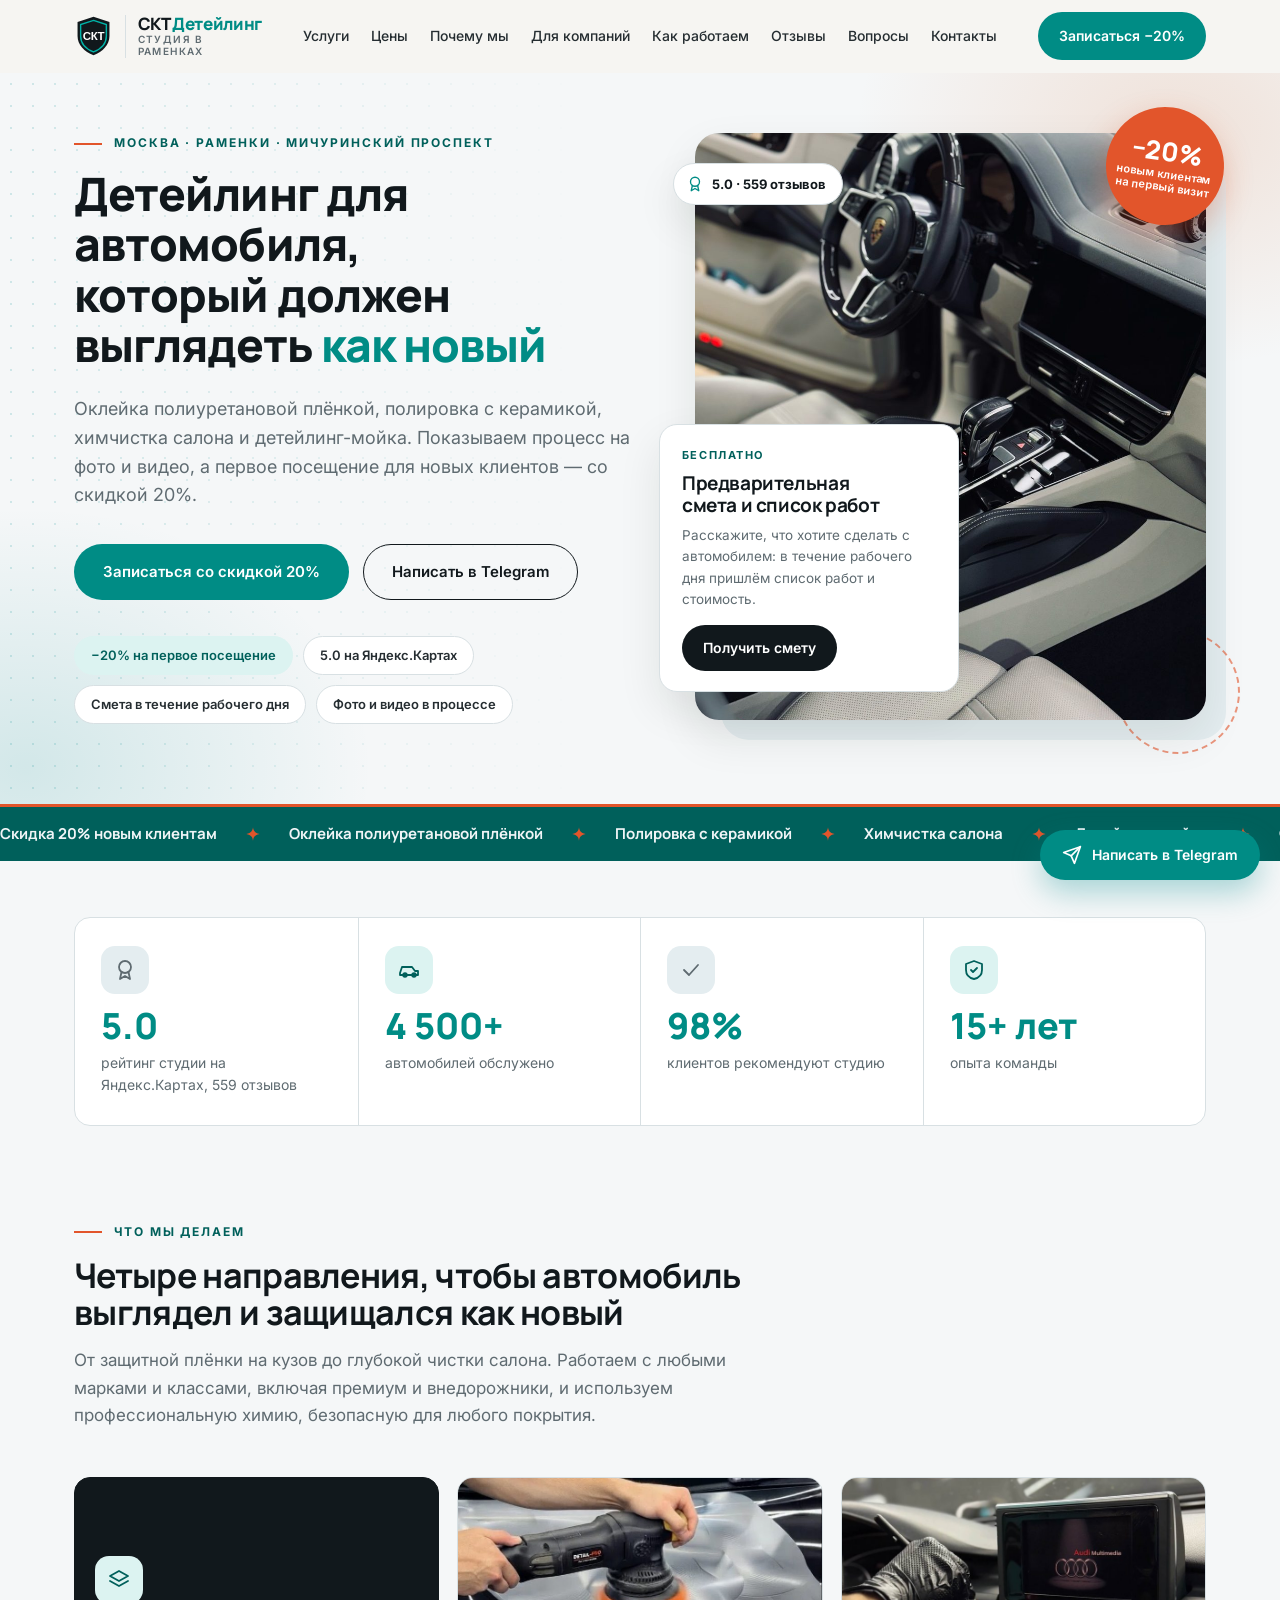
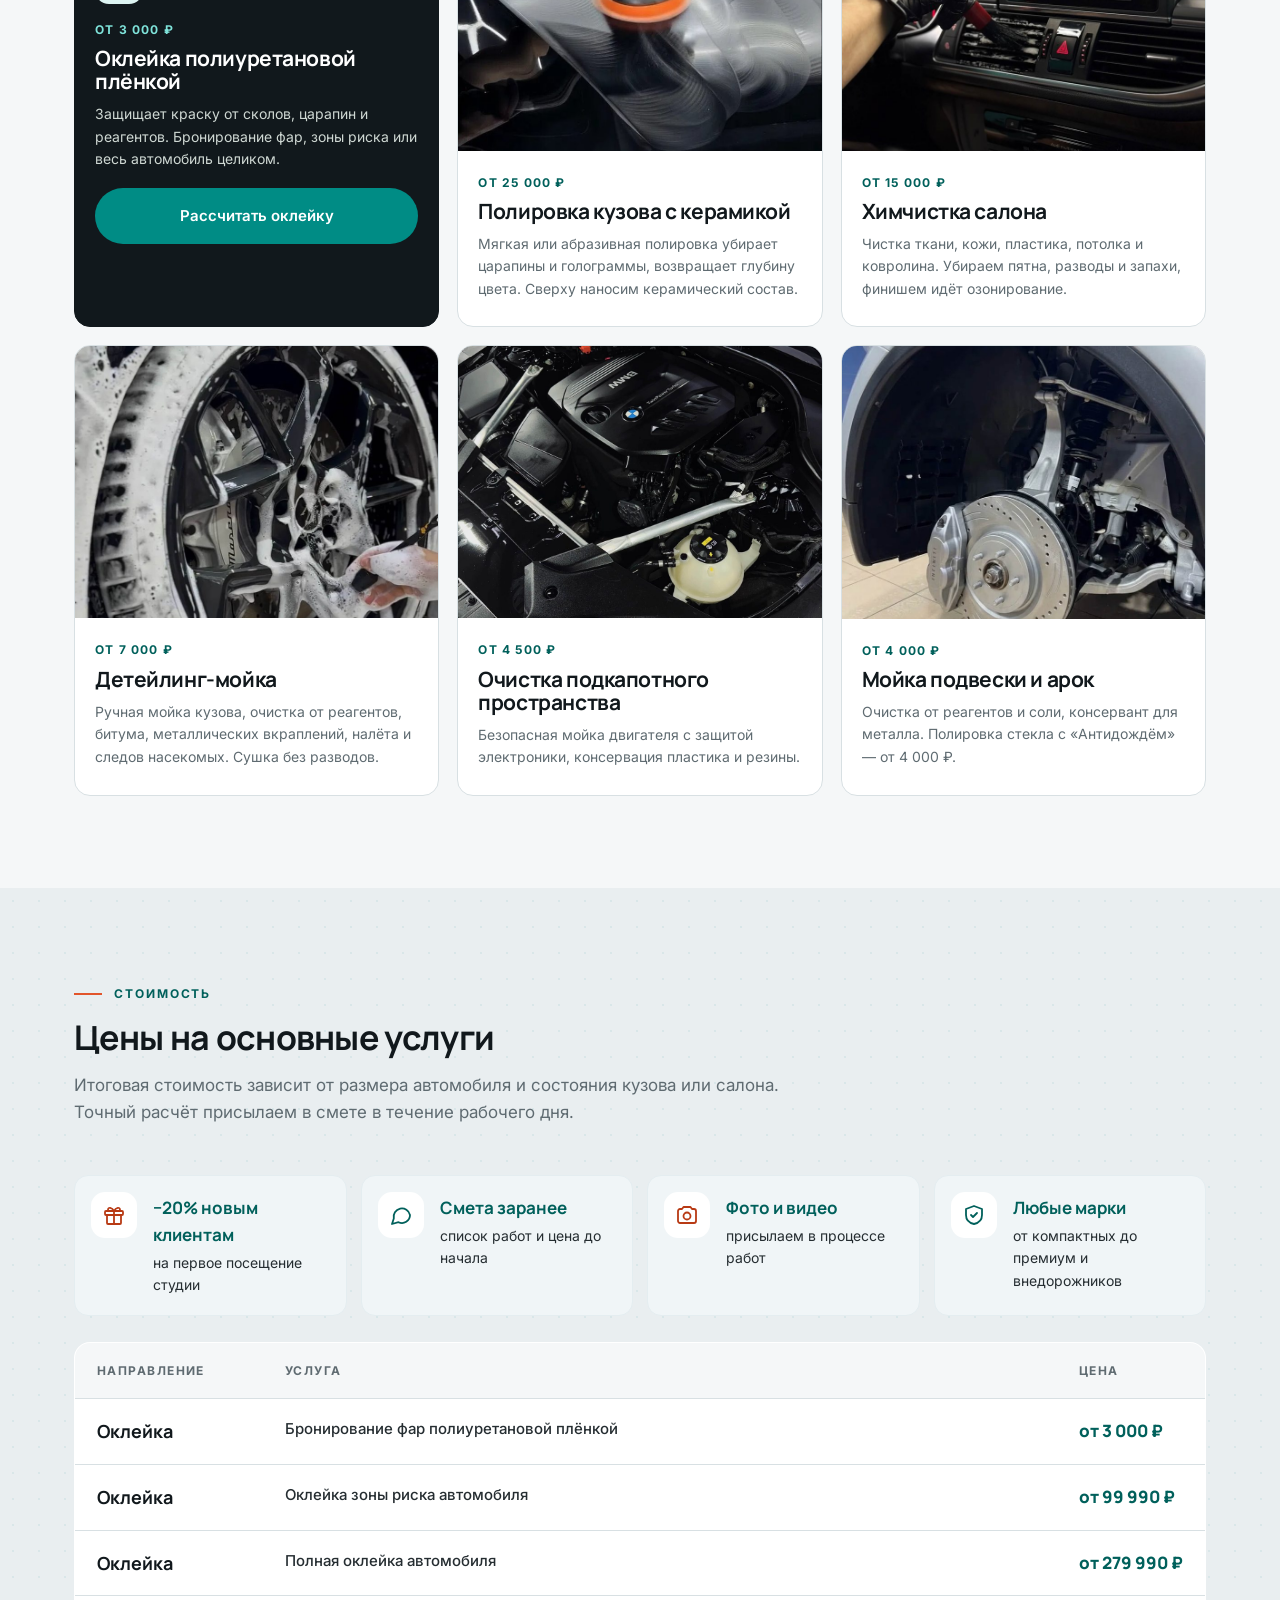
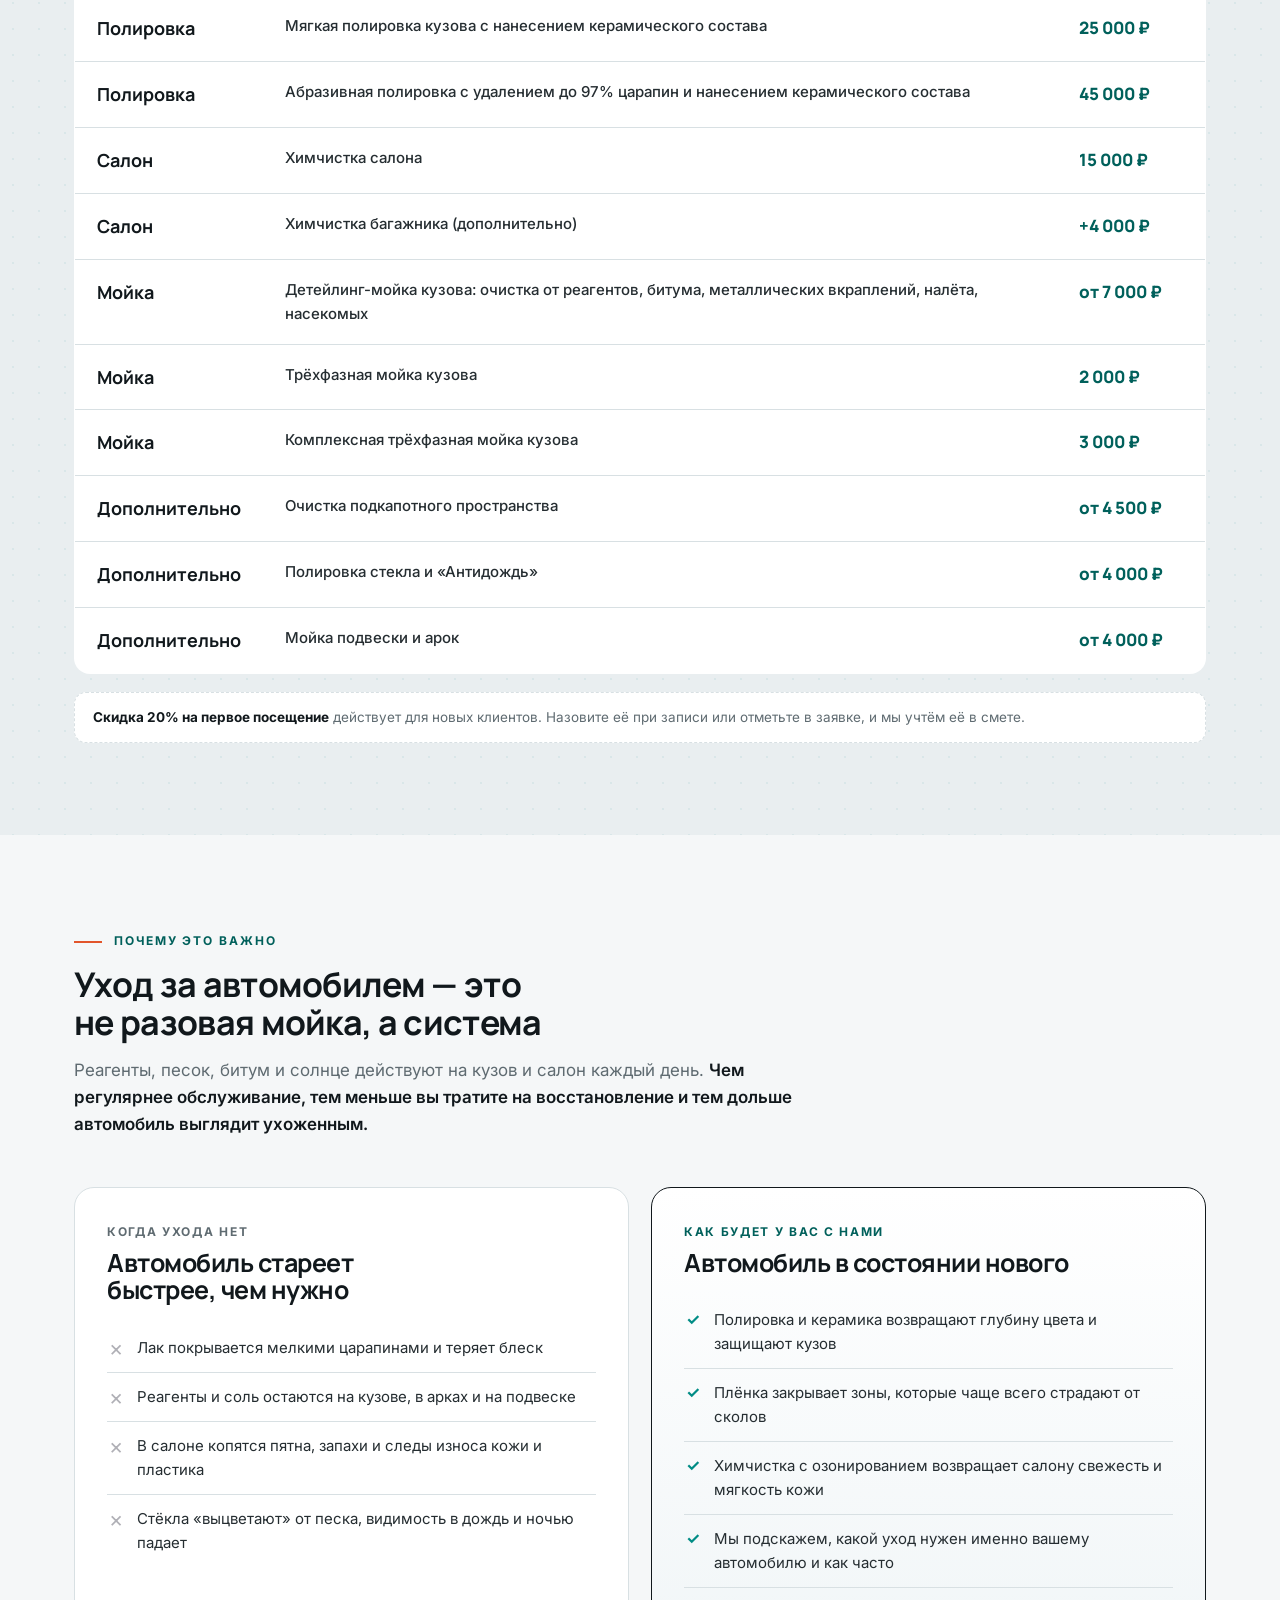
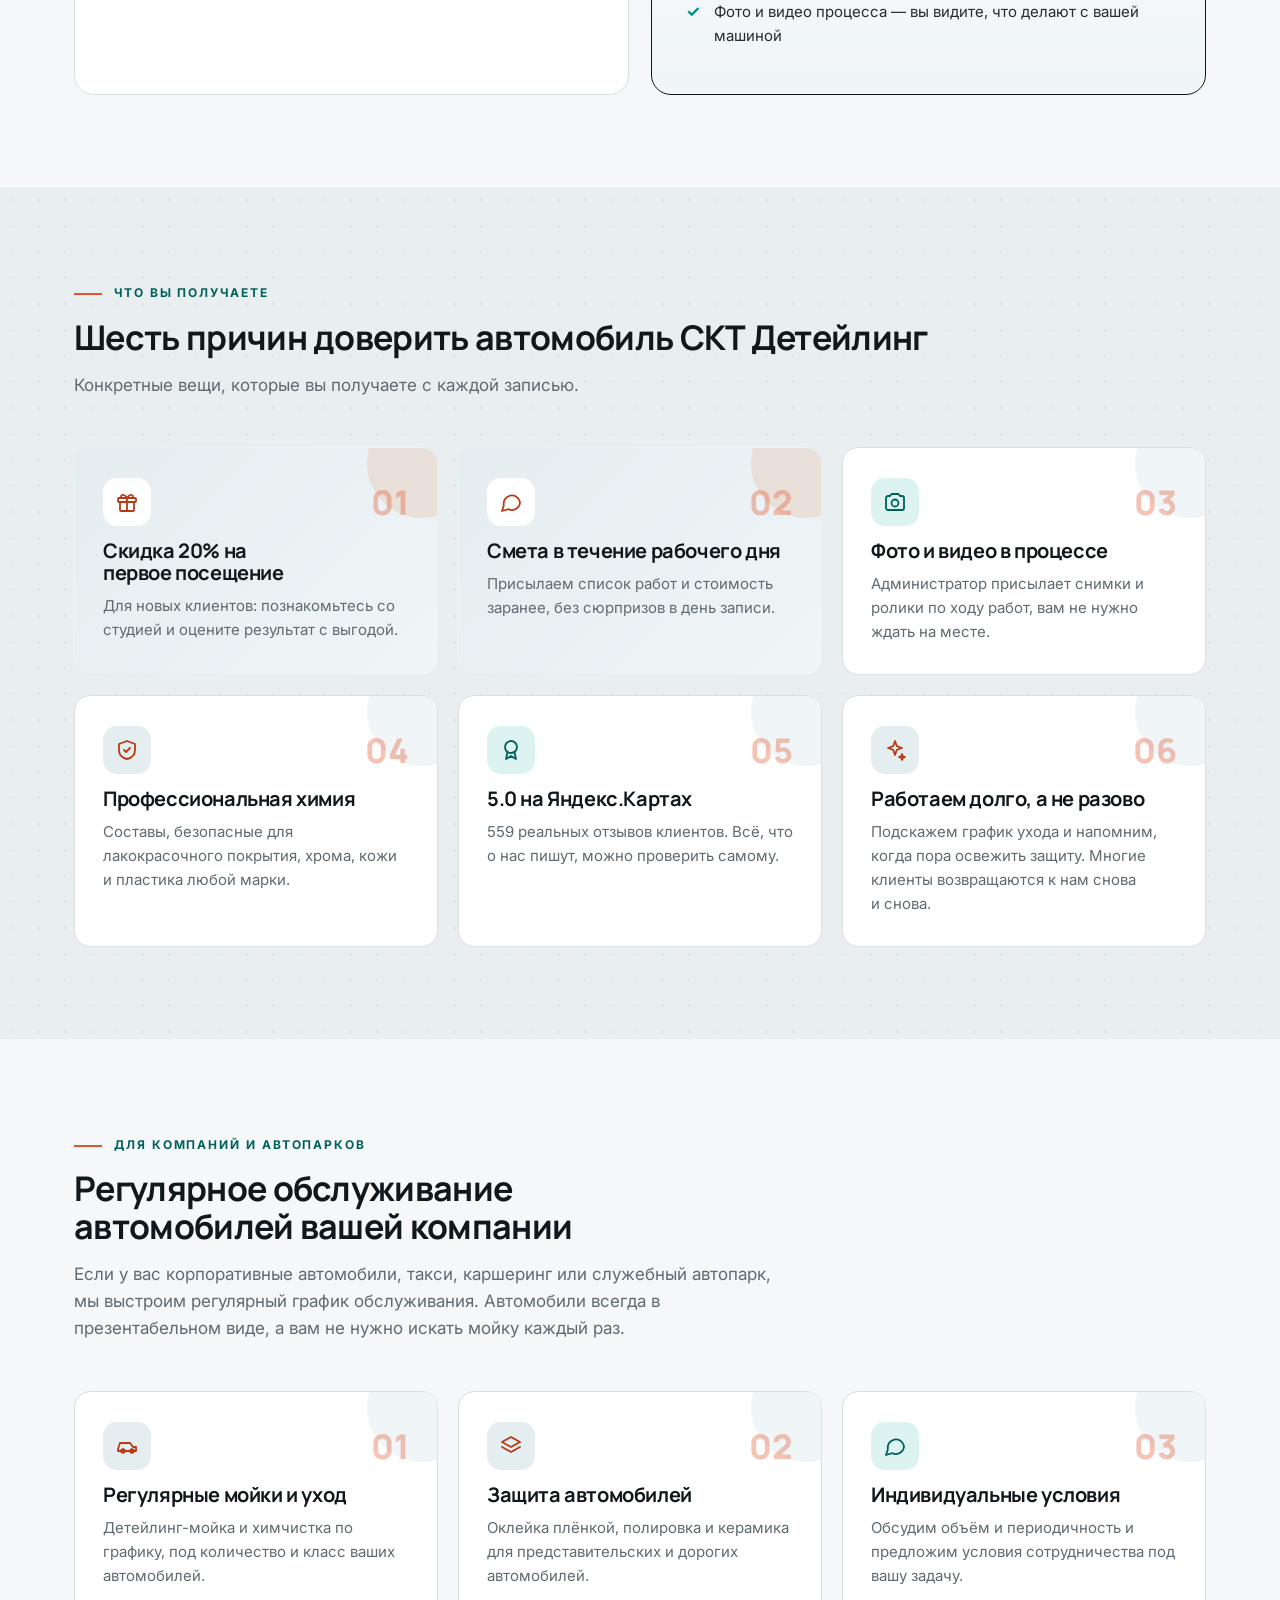
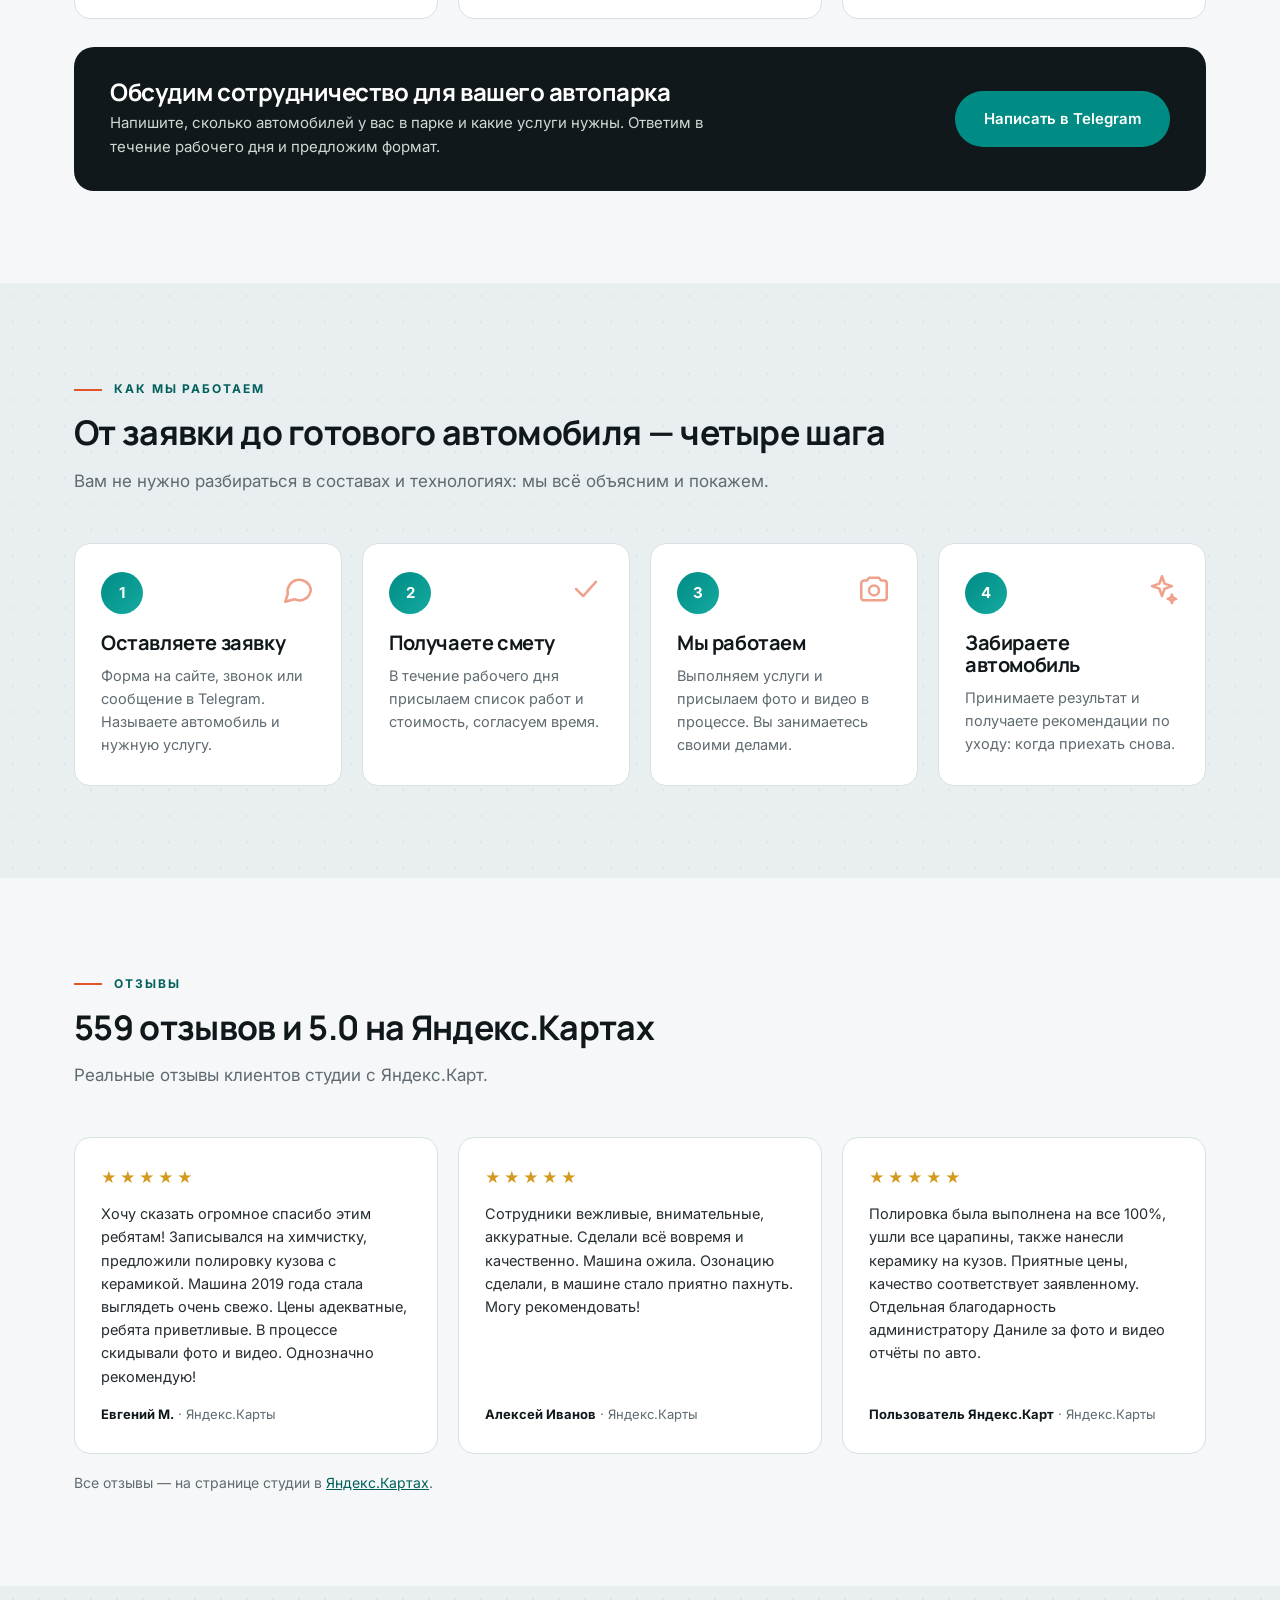
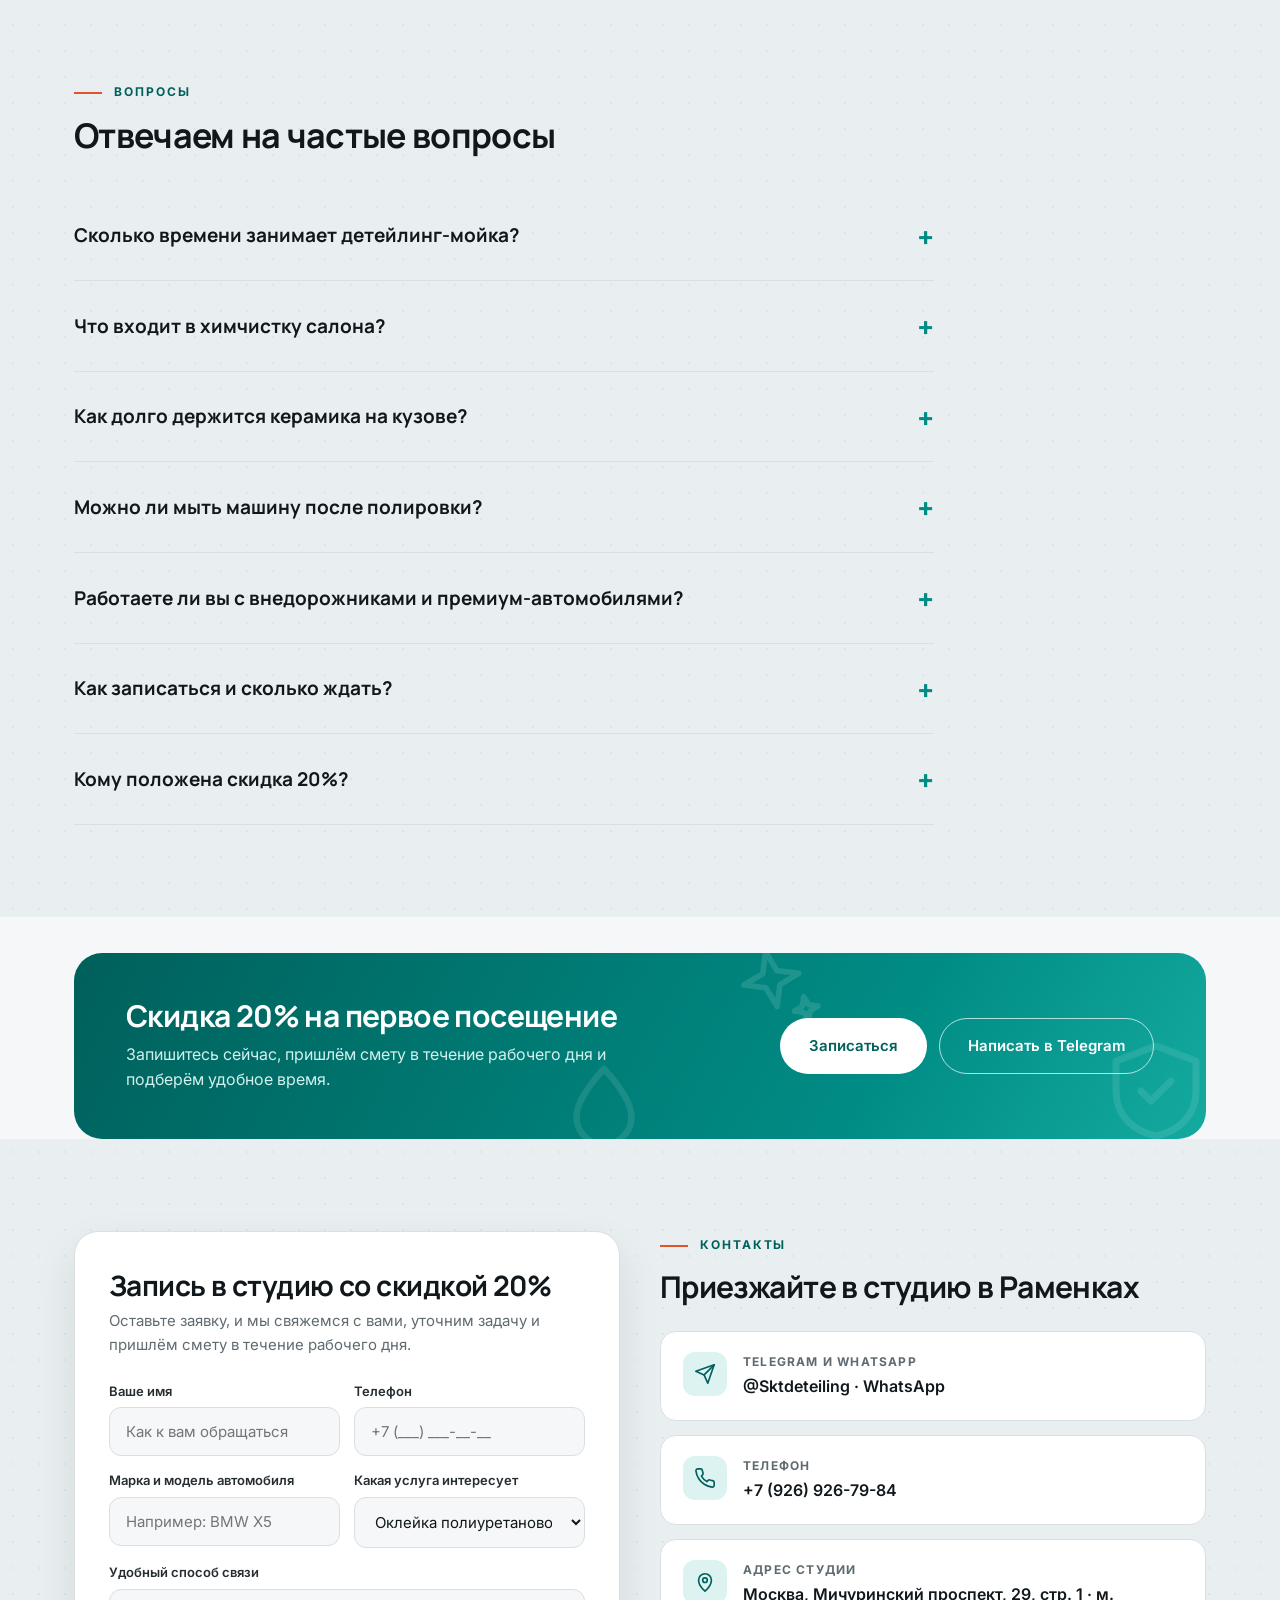
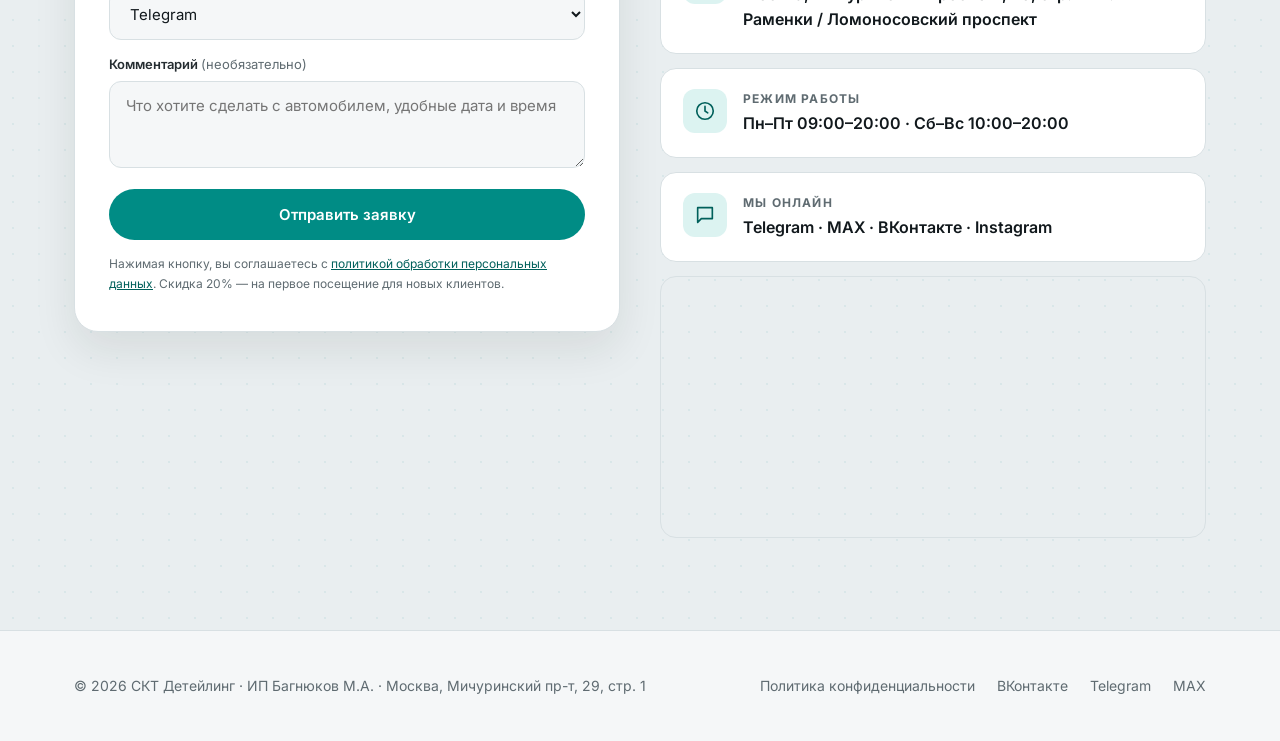
==== index.html @ b12059bb "init: landing for SKT Detailing" ====
<!DOCTYPE html>
<html lang="ru">
<head>
<meta charset="UTF-8">
<meta name="viewport" content="width=device-width, initial-scale=1.0">
<meta name="robots" content="noindex, nofollow">
<title>Детейлинг в Москве: полировка, оклейка плёнкой, химчистка салона | СКТ Детейлинг</title>
<meta name="description" content="Детейлинг-студия в Москве, Раменки: оклейка полиуретановой плёнкой, полировка кузова с керамикой, химчистка салона, детейлинг-мойка. Скидка 20% на первое посещение.">
<link rel="icon" href="img/favicon.svg" type="image/svg+xml">
<link rel="preconnect" href="https://fonts.googleapis.com">
<link rel="preconnect" href="https://fonts.gstatic.com" crossorigin>
<link href="https://fonts.googleapis.com/css2?family=Manrope:wght@500;600;700;800&family=Inter:wght@400;500;600;700&display=swap" rel="stylesheet">
<link rel="stylesheet" href="styles.css">
<link rel="stylesheet" href="blog/blog.css">
<link rel="alternate" type="application/rss+xml" title="Блог" href="feed.xml">
</head>
<body>
<svg width="0" height="0" style="position:absolute" aria-hidden="true"><defs>
<symbol id="i-shield" viewBox="0 0 24 24"><path d="M12 3l8 3v6c0 5-3.5 8-8 9-4.5-1-8-4-8-9V6z"/><path d="m9 12 2 2 4-4"/></symbol>
<symbol id="i-award" viewBox="0 0 24 24"><circle cx="12" cy="9" r="6"/><path d="m8.5 14-1.5 7 5-3 5 3-1.5-7"/></symbol>
<symbol id="i-gift" viewBox="0 0 24 24"><rect x="3" y="8" width="18" height="4" rx="1"/><path d="M12 8v13M5 12v8a1 1 0 0 0 1 1h12a1 1 0 0 0 1-1v-8"/><path d="M12 8c-2-4-6-4-6-1.5S10 8 12 8zm0 0c2-4 6-4 6-1.5S14 8 12 8z"/></symbol>
<symbol id="i-camera" viewBox="0 0 24 24"><path d="M3 8a2 2 0 0 1 2-2h2l1.5-2h7L17 6h2a2 2 0 0 1 2 2v10a2 2 0 0 1-2 2H5a2 2 0 0 1-2-2z"/><circle cx="12" cy="13" r="3.5"/></symbol>
<symbol id="i-clock" viewBox="0 0 24 24"><circle cx="12" cy="12" r="9"/><path d="M12 7v5l3 2"/></symbol>
<symbol id="i-check" viewBox="0 0 24 24"><path d="m5 12 5 5 9-10"/></symbol>
<symbol id="i-drop" viewBox="0 0 24 24"><path d="M12 3s6 6.2 6 10.5A6 6 0 0 1 6 13.5C6 9.2 12 3 12 3z"/></symbol>
<symbol id="i-sparkle" viewBox="0 0 24 24"><path d="M12 3l1.8 5.2L19 10l-5.2 1.8L12 17l-1.8-5.2L5 10l5.2-1.8z"/><path d="M19 16l.8 2.2L22 19l-2.2.8L19 22l-.8-2.2L16 19l2.2-.8z"/></symbol>
<symbol id="i-layers" viewBox="0 0 24 24"><path d="m12 3 9 5-9 5-9-5z"/><path d="m3 13 9 5 9-5"/></symbol>
<symbol id="i-seat" viewBox="0 0 24 24"><path d="M7 3h5a3 3 0 0 1 3 3v7h4a2 2 0 0 1 2 2v2H5v-4l2-10z"/><path d="M8 21v-3M17 21v-3"/></symbol>
<symbol id="i-fleet" viewBox="0 0 24 24"><path d="M3 15l2-6h10l3 4h3v4H3z"/><circle cx="8" cy="17" r="1.8"/><circle cx="17" cy="17" r="1.8"/></symbol>
<symbol id="i-chat" viewBox="0 0 24 24"><path d="M21 12a8 8 0 0 1-11.5 7.2L3 21l1.8-5.5A8 8 0 1 1 21 12z"/></symbol>
<symbol id="i-spark" viewBox="0 0 24 24"><path d="M12 2c.6 5 2.400 8.400 10 10-7.600 1.600-9.400 5-10 10-.6-5-2.400-8.400-10-10 7.600-1.600 9.400-5 10-10z" fill="currentColor" stroke="none"/></symbol>
</defs></svg>

<header class="header" id="header">
  <div class="header__inner">
    <a href="#top" class="logo" aria-label="СКТ Детейлинг — детейлинг-студия в Москве">
      <img src="img/logo.svg" alt="СКТ" width="40" height="44">
      <span class="logo__t">СКТ <em>Детейлинг</em><small>Студия в Раменках</small></span>
    </a>
    <nav class="nav" id="nav">
      <a href="#services">Услуги</a>
      <a href="#prices">Цены</a>
      <a href="#why">Почему мы</a>
      <a href="#b2b">Для компаний</a>
      <a href="#process">Как работаем</a>
      <a href="#reviews">Отзывы</a>
      <a href="#faq">Вопросы</a>
      <a href="#contact">Контакты</a>
    <!-- BLOGNAV:START --><!-- BLOGNAV:END --></nav>
    <div class="header__right">
      <a href="tel:+79269267984" class="header__phone">+7 926 926-79-84</a>
      <a href="#contact" class="btn btn--primary">Записаться −20%</a>
      <button class="burger" id="burger" aria-label="Меню"><span></span></button>
    </div>
  </div>
</header>

<main id="top">

<!-- HERO -->
<section class="hero">
  <div class="container hero__grid">
    <div>
      <p class="section-tag">Москва · Раменки · Мичуринский проспект</p>
      <h1>Детейлинг для автомобиля, который должен выглядеть <em>как новый</em></h1>
      <p class="hero__lead">Оклейка полиуретановой плёнкой, полировка с керамикой, химчистка салона и детейлинг-мойка. Показываем процесс на фото и видео, а первое посещение для новых клиентов — со скидкой 20%.</p>
      <div class="hero__cta">
        <a href="#contact" class="btn btn--primary">Записаться со скидкой 20%</a>
        <a href="https://t.me/Sktdeteiling" target="_blank" rel="noopener" class="btn btn--outline">Написать в Telegram</a>
      </div>
      <div class="hero__chips">
        <span class="chip chip--gift">−20% на первое посещение</span>
        <span class="chip">5.0 на Яндекс.Картах</span>
        <span class="chip">Смета в течение рабочего дня</span>
        <span class="chip">Фото и видео в процессе</span>
      </div>
    </div>
    <div class="hero__visual">
      <div class="hero__photo">
        <img src="img/hero.jpg" alt="Салон Porsche после химчистки в детейлинг-студии СКТ" fetchpriority="high">
      </div>
      <div class="sticker sticker--round"><b>−20%</b><span>новым клиентам на первый визит</span></div>
      <div class="sticker sticker--tag"><svg class="ic"><use href="#i-award"/></svg>5.0 · 559 отзывов</div>
      <aside class="hero__card">
        <p class="hero__card-tag">Бесплатно</p>
        <h3>Предварительная смета и список работ</h3>
        <p>Расскажите, что хотите сделать с автомобилем: в течение рабочего дня пришлём список работ и стоимость.</p>
        <a href="#contact" class="btn btn--dark">Получить смету</a>
      </aside>
    </div>
  </div>
</section>

<div class="ticker" aria-hidden="true"><div class="ticker__track"><span>Скидка 20% новым клиентам</span><svg class="ic"><use href="#i-spark"/></svg><span>Оклейка полиуретановой плёнкой</span><svg class="ic"><use href="#i-spark"/></svg><span>Полировка с керамикой</span><svg class="ic"><use href="#i-spark"/></svg><span>Химчистка салона</span><svg class="ic"><use href="#i-spark"/></svg><span>Детейлинг-мойка</span><svg class="ic"><use href="#i-spark"/></svg><span>Фото и видео в процессе</span><svg class="ic"><use href="#i-spark"/></svg><span>Скидка 20% новым клиентам</span><svg class="ic"><use href="#i-spark"/></svg><span>Оклейка полиуретановой плёнкой</span><svg class="ic"><use href="#i-spark"/></svg><span>Полировка с керамикой</span><svg class="ic"><use href="#i-spark"/></svg><span>Химчистка салона</span><svg class="ic"><use href="#i-spark"/></svg><span>Детейлинг-мойка</span><svg class="ic"><use href="#i-spark"/></svg><span>Фото и видео в процессе</span><svg class="ic"><use href="#i-spark"/></svg></div></div>

<!-- STATS -->
<section class="stats">
  <div class="container">
    <div class="stats__row">
      <div class="stat"><span class="ico"><svg class="ic"><use href="#i-award"/></svg></span><b>5.0</b><span>рейтинг студии на Яндекс.Картах, 559 отзывов</span></div>
      <div class="stat"><span class="ico"><svg class="ic"><use href="#i-fleet"/></svg></span><b>4 500+</b><span>автомобилей обслужено</span></div>
      <div class="stat"><span class="ico"><svg class="ic"><use href="#i-check"/></svg></span><b>98%</b><span>клиентов рекомендуют студию</span></div>
      <div class="stat"><span class="ico"><svg class="ic"><use href="#i-shield"/></svg></span><b>15+ лет</b><span>опыта команды</span></div>
    </div>
  </div>
</section>

<!-- SERVICES -->
<section id="services">
  <div class="container">
    <p class="section-tag">Что мы делаем</p>
    <h2 class="section-title">Четыре направления, чтобы автомобиль выглядел и защищался как новый</h2>
    <p class="section-lead">От защитной плёнки на кузов до глубокой чистки салона. Работаем с любыми марками и классами, включая премиум и внедорожники, и используем профессиональную химию, безопасную для любого покрытия.</p>
    <div class="srv-grid srv-grid--3">
      <article class="srv srv--cta">
        <div class="srv__body">
          <span class="ico"><svg class="ic"><use href="#i-layers"/></svg></span>
          <p class="srv__price">от 3 000 ₽</p>
          <h3>Оклейка полиуретановой плёнкой</h3>
          <p>Защищает краску от сколов, царапин и реагентов. Бронирование фар, зоны риска или весь автомобиль целиком.</p>
          <a href="#contact" class="btn btn--primary">Рассчитать оклейку</a>
        </div>
      </article>
      <article class="srv">
        <div class="srv__img"><img src="img/polirovka.jpg" alt="Полировка кузова эксцентриковой машинкой" loading="lazy"></div>
        <div class="srv__body">
          <p class="srv__price">от 25 000 ₽</p>
          <h3>Полировка кузова с керамикой</h3>
          <p>Мягкая или абразивная полировка убирает царапины и голограммы, возвращает глубину цвета. Сверху наносим керамический состав.</p>
        </div>
      </article>
      <article class="srv">
        <div class="srv__img"><img src="img/himchistka.jpg" alt="Чистка воздуховодов и панели салона кистью" loading="lazy"></div>
        <div class="srv__body">
          <p class="srv__price">от 15 000 ₽</p>
          <h3>Химчистка салона</h3>
          <p>Чистка ткани, кожи, пластика, потолка и ковролина. Убираем пятна, разводы и запахи, финишем идёт озонирование.</p>
        </div>
      </article>
      <article class="srv">
        <div class="srv__img"><img src="img/moyka.jpg" alt="Ручная мойка колёсного диска пеной" loading="lazy"></div>
        <div class="srv__body">
          <p class="srv__price">от 7 000 ₽</p>
          <h3>Детейлинг-мойка</h3>
          <p>Ручная мойка кузова, очистка от реагентов, битума, металлических вкраплений, налёта и следов насекомых. Сушка без разводов.</p>
        </div>
      </article>
      <article class="srv">
        <div class="srv__img"><img src="img/podkapotka.jpg" alt="Чистый моторный отсек BMW после мойки" loading="lazy"></div>
        <div class="srv__body">
          <p class="srv__price">от 4 500 ₽</p>
          <h3>Очистка подкапотного пространства</h3>
          <p>Безопасная мойка двигателя с защитой электроники, консервация пластика и резины.</p>
        </div>
      </article>
      <article class="srv">
        <div class="srv__img"><img src="img/arki.jpg" alt="Очищенная арка и подвеска автомобиля" loading="lazy"></div>
        <div class="srv__body">
          <p class="srv__price">от 4 000 ₽</p>
          <h3>Мойка подвески и арок</h3>
          <p>Очистка от реагентов и соли, консервант для металла. Полировка стекла с «Антидождём» — от 4 000 ₽.</p>
        </div>
      </article>
    </div>
  </div>
</section>

<!-- PRICES -->
<section id="prices" class="alt">
  <div class="container">
    <p class="section-tag">Стоимость</p>
    <h2 class="section-title">Цены на основные услуги</h2>
    <p class="section-lead">Итоговая стоимость зависит от размера автомобиля и состояния кузова или салона. Точный расчёт присылаем в смете в течение рабочего дня.</p>

    <div class="included">
      <div><span class="ico"><svg class="ic"><use href="#i-gift"/></svg></span><b>−20% новым клиентам</b>на первое посещение студии</div>
      <div><span class="ico"><svg class="ic"><use href="#i-chat"/></svg></span><b>Смета заранее</b>список работ и цена до начала</div>
      <div><span class="ico"><svg class="ic"><use href="#i-camera"/></svg></span><b>Фото и видео</b>присылаем в процессе работ</div>
      <div><span class="ico"><svg class="ic"><use href="#i-shield"/></svg></span><b>Любые марки</b>от компактных до премиум и внедорожников</div>
    </div>

    <table class="ptable">
      <thead>
        <tr><th>Направление</th><th>Услуга</th><th>Цена</th></tr>
      </thead>
      <tbody>
        <tr><td>Оклейка</td><td>Бронирование фар полиуретановой плёнкой</td><td>от 3 000 ₽</td></tr>
        <tr><td>Оклейка</td><td>Оклейка зоны риска автомобиля</td><td>от 99 990 ₽</td></tr>
        <tr><td>Оклейка</td><td>Полная оклейка автомобиля</td><td>от 279 990 ₽</td></tr>
        <tr><td>Полировка</td><td>Мягкая полировка кузова с нанесением керамического состава</td><td>25 000 ₽</td></tr>
        <tr><td>Полировка</td><td>Абразивная полировка с удалением до 97% царапин и нанесением керамического состава</td><td>45 000 ₽</td></tr>
        <tr><td>Салон</td><td>Химчистка салона</td><td>15 000 ₽</td></tr>
        <tr><td>Салон</td><td>Химчистка багажника (дополнительно)</td><td>+4 000 ₽</td></tr>
        <tr><td>Мойка</td><td>Детейлинг-мойка кузова: очистка от реагентов, битума, металлических вкраплений, налёта, насекомых</td><td>от 7 000 ₽</td></tr>
        <tr><td>Мойка</td><td>Трёхфазная мойка кузова</td><td>2 000 ₽</td></tr>
        <tr><td>Мойка</td><td>Комплексная трёхфазная мойка кузова</td><td>3 000 ₽</td></tr>
        <tr><td>Дополнительно</td><td>Очистка подкапотного пространства</td><td>от 4 500 ₽</td></tr>
        <tr><td>Дополнительно</td><td>Полировка стекла и «Антидождь»</td><td>от 4 000 ₽</td></tr>
        <tr><td>Дополнительно</td><td>Мойка подвески и арок</td><td>от 4 000 ₽</td></tr>
      </tbody>
    </table>
    <p class="price-note"><b>Скидка 20% на первое посещение</b> действует для новых клиентов. Назовите её при записи или отметьте в заявке, и мы учтём её в смете.</p>
  </div>
</section>

<!-- WHY / CARE OBJECTION -->
<section id="why">
  <div class="container">
    <p class="section-tag">Почему это важно</p>
    <h2 class="section-title">Уход за автомобилем — это не разовая мойка, а система</h2>
    <p class="section-lead">Реагенты, песок, битум и солнце действуют на кузов и салон каждый день. <b>Чем регулярнее обслуживание, тем меньше вы тратите на восстановление и тем дольше автомобиль выглядит ухоженным.</b></p>
    <div class="versus">
      <div class="versus__col">
        <p class="versus__label">Когда ухода нет</p>
        <h3>Автомобиль стареет быстрее, чем нужно</h3>
        <ul>
          <li>Лак покрывается мелкими царапинами и теряет блеск</li>
          <li>Реагенты и соль остаются на кузове, в арках и на подвеске</li>
          <li>В салоне копятся пятна, запахи и следы износа кожи и пластика</li>
          <li>Стёкла «выцветают» от песка, видимость в дождь и ночью падает</li>
        </ul>
      </div>
      <div class="versus__col versus__col--good">
        <p class="versus__label">Как будет у вас с нами</p>
        <h3>Автомобиль в состоянии нового</h3>
        <ul>
          <li>Полировка и керамика возвращают глубину цвета и защищают кузов</li>
          <li>Плёнка закрывает зоны, которые чаще всего страдают от сколов</li>
          <li>Химчистка с озонированием возвращает салону свежесть и мягкость кожи</li>
          <li>Мы подскажем, какой уход нужен именно вашему автомобилю и как часто</li>
          <li>Фото и видео процесса — вы видите, что делают с вашей машиной</li>
        </ul>
      </div>
    </div>
  </div>
</section>

<!-- OFFERS -->
<section id="offers" class="alt">
  <div class="container">
    <p class="section-tag">Что вы получаете</p>
    <h2 class="section-title">Шесть причин доверить автомобиль СКТ Детейлинг</h2>
    <p class="section-lead">Конкретные вещи, которые вы получаете с каждой записью.</p>
    <div class="offer-grid">
      <div class="offer-card offer-card--gift">
        <div class="offer-card__top"><span class="ico"><svg class="ic"><use href="#i-gift"/></svg></span><div class="offer-card__num">01</div></div>
        <h3>Скидка 20% на первое посещение</h3>
        <p>Для новых клиентов: познакомьтесь со студией и оцените результат с выгодой.</p>
      </div>
      <div class="offer-card offer-card--gift">
        <div class="offer-card__top"><span class="ico"><svg class="ic"><use href="#i-chat"/></svg></span><div class="offer-card__num">02</div></div>
        <h3>Смета в течение рабочего дня</h3>
        <p>Присылаем список работ и стоимость заранее, без сюрпризов в день записи.</p>
      </div>
      <div class="offer-card">
        <div class="offer-card__top"><span class="ico"><svg class="ic"><use href="#i-camera"/></svg></span><div class="offer-card__num">03</div></div>
        <h3>Фото и видео в процессе</h3>
        <p>Администратор присылает снимки и ролики по ходу работ, вам не нужно ждать на месте.</p>
      </div>
      <div class="offer-card">
        <div class="offer-card__top"><span class="ico"><svg class="ic"><use href="#i-shield"/></svg></span><div class="offer-card__num">04</div></div>
        <h3>Профессиональная химия</h3>
        <p>Составы, безопасные для лакокрасочного покрытия, хрома, кожи и пластика любой марки.</p>
      </div>
      <div class="offer-card">
        <div class="offer-card__top"><span class="ico"><svg class="ic"><use href="#i-award"/></svg></span><div class="offer-card__num">05</div></div>
        <h3>5.0 на Яндекс.Картах</h3>
        <p>559 реальных отзывов клиентов. Всё, что о нас пишут, можно проверить самому.</p>
      </div>
      <div class="offer-card">
        <div class="offer-card__top"><span class="ico"><svg class="ic"><use href="#i-sparkle"/></svg></span><div class="offer-card__num">06</div></div>
        <h3>Работаем долго, а не разово</h3>
        <p>Подскажем график ухода и напомним, когда пора освежить защиту. Многие клиенты возвращаются к нам снова и снова.</p>
      </div>
    </div>
  </div>
</section>

<!-- B2B -->
<section id="b2b">
  <div class="container">
    <p class="section-tag">Для компаний и автопарков</p>
    <h2 class="section-title">Регулярное обслуживание автомобилей вашей компании</h2>
    <p class="section-lead">Если у вас корпоративные автомобили, такси, каршеринг или служебный автопарк, мы выстроим регулярный график обслуживания. Автомобили всегда в презентабельном виде, а вам не нужно искать мойку каждый раз.</p>
    <div class="offer-grid">
      <div class="offer-card">
        <div class="offer-card__top"><span class="ico"><svg class="ic"><use href="#i-fleet"/></svg></span><div class="offer-card__num">01</div></div>
        <h3>Регулярные мойки и уход</h3>
        <p>Детейлинг-мойка и химчистка по графику, под количество и класс ваших автомобилей.</p>
      </div>
      <div class="offer-card">
        <div class="offer-card__top"><span class="ico"><svg class="ic"><use href="#i-layers"/></svg></span><div class="offer-card__num">02</div></div>
        <h3>Защита автомобилей</h3>
        <p>Оклейка плёнкой, полировка и керамика для представительских и дорогих автомобилей.</p>
      </div>
      <div class="offer-card">
        <div class="offer-card__top"><span class="ico"><svg class="ic"><use href="#i-chat"/></svg></span><div class="offer-card__num">03</div></div>
        <h3>Индивидуальные условия</h3>
        <p>Обсудим объём и периодичность и предложим условия сотрудничества под вашу задачу.</p>
      </div>
    </div>
    <div class="furniture-row" style="margin-top:28px">
      <div>
        <h3>Обсудим сотрудничество для вашего автопарка</h3>
        <p>Напишите, сколько автомобилей у вас в парке и какие услуги нужны. Ответим в течение рабочего дня и предложим формат.</p>
      </div>
      <a href="https://t.me/Sktdeteiling" target="_blank" rel="noopener" class="btn btn--primary">Написать в Telegram</a>
    </div>
  </div>
</section>

<!-- PROCESS -->
<section id="process" class="alt">
  <div class="container">
    <p class="section-tag">Как мы работаем</p>
    <h2 class="section-title">От заявки до готового автомобиля — четыре шага</h2>
    <p class="section-lead">Вам не нужно разбираться в составах и технологиях: мы всё объясним и покажем.</p>
    <div class="steps steps--4">
      <div class="step">
        <span class="step__n">1</span>
        <svg class="ic step__ic"><use href="#i-chat"/></svg>
        <h3>Оставляете заявку</h3>
        <p>Форма на сайте, звонок или сообщение в Telegram. Называете автомобиль и нужную услугу.</p>
      </div>
      <div class="step">
        <span class="step__n">2</span>
        <svg class="ic step__ic"><use href="#i-check"/></svg>
        <h3>Получаете смету</h3>
        <p>В течение рабочего дня присылаем список работ и стоимость, согласуем время.</p>
      </div>
      <div class="step">
        <span class="step__n">3</span>
        <svg class="ic step__ic"><use href="#i-camera"/></svg>
        <h3>Мы работаем</h3>
        <p>Выполняем услуги и присылаем фото и видео в процессе. Вы занимаетесь своими делами.</p>
      </div>
      <div class="step">
        <span class="step__n">4</span>
        <svg class="ic step__ic"><use href="#i-sparkle"/></svg>
        <h3>Забираете автомобиль</h3>
        <p>Принимаете результат и получаете рекомендации по уходу: когда приехать снова.</p>
      </div>
    </div>
  </div>
</section>

<!-- REVIEWS -->
<section id="reviews">
  <div class="container">
    <p class="section-tag">Отзывы</p>
    <h2 class="section-title">559 отзывов и 5.0 на Яндекс.Картах</h2>
    <p class="section-lead">Реальные отзывы клиентов студии с Яндекс.Карт.</p>
    <div class="reviews">
      <div class="review">
        <div class="review__stars">★★★★★</div>
        <p>Хочу сказать огромное спасибо этим ребятам! Записывался на химчистку, предложили полировку кузова с керамикой. Машина 2019 года стала выглядеть очень свежо. Цены адекватные, ребята приветливые. В процессе скидывали фото и видео. Однозначно рекомендую!</p>
        <footer><b>Евгений М.</b> · Яндекс.Карты</footer>
      </div>
      <div class="review">
        <div class="review__stars">★★★★★</div>
        <p>Сотрудники вежливые, внимательные, аккуратные. Сделали всё вовремя и качественно. Машина ожила. Озонацию сделали, в машине стало приятно пахнуть. Могу рекомендовать!</p>
        <footer><b>Алексей Иванов</b> · Яндекс.Карты</footer>
      </div>
      <div class="review">
        <div class="review__stars">★★★★★</div>
        <p>Полировка была выполнена на все 100%, ушли все царапины, также нанесли керамику на кузов. Приятные цены, качество соответствует заявленному. Отдельная благодарность администратору Даниле за фото и видео отчёты по авто.</p>
        <footer><b>Пользователь Яндекс.Карт</b> · Яндекс.Карты</footer>
      </div>
    </div>
    <p class="reviews-note">Все отзывы — на странице студии в <a href="https://yandex.ru/maps/org/skt/40004195355" target="_blank" rel="noopener">Яндекс.Картах</a>.</p>
  </div>
</section>

<!-- FAQ -->
<section id="faq" class="alt">
  <div class="container">
    <p class="section-tag">Вопросы</p>
    <h2 class="section-title">Отвечаем на частые вопросы</h2>
    <div class="faq" style="margin-top:36px">
      <details class="faq__item">
        <summary>Сколько времени занимает детейлинг-мойка?</summary>
        <p>От 40 минут до 2 часов, в зависимости от размера автомобиля и степени загрязнения. Седан — около 40 минут, кроссовер и внедорожник — 1–1,5 часа. Мы не торопимся, чтобы результат был идеальным.</p>
      </details>
      <details class="faq__item">
        <summary>Что входит в химчистку салона?</summary>
        <p>Чистка ткани, кожи, пластика, потолка, сидений и ковролина. Убираем пятна, разводы и запахи. Финальный этап — озонирование и кондиционер для кожи, чтобы салон выглядел и пах как новый.</p>
      </details>
      <details class="faq__item">
        <summary>Как долго держится керамика на кузове?</summary>
        <p>От 1 до 3 лет, в зависимости от состава и условий эксплуатации. Керамика защищает от мелких царапин, реагентов и ультрафиолета, грязь и вода скатываются с кузова сами.</p>
      </details>
      <details class="faq__item">
        <summary>Можно ли мыть машину после полировки?</summary>
        <p>Да, но первые 5–7 дней лучше воздержаться от автоматических моек и сильной химии, чтобы защитный слой закрепился. Дальше можно мыть как обычно, лучше ручной мойкой.</p>
      </details>
      <details class="faq__item">
        <summary>Работаете ли вы с внедорожниками и премиум-автомобилями?</summary>
        <p>Да, работаем с любыми марками и классами: от компактных седанов до полноразмерных внедорожников и премиум-автомобилей. Используем профессиональную химию, безопасную для любого покрытия.</p>
      </details>
      <details class="faq__item">
        <summary>Как записаться и сколько ждать?</summary>
        <p>Через форму на сайте, по телефону +7 926 926-79-84 или в Telegram. Обычно свободные боксы есть на ближайшие 1–3 дня. Свяжемся с вами и подтвердим время.</p>
      </details>
      <details class="faq__item">
        <summary>Кому положена скидка 20%?</summary>
        <p>Скидка 20% действует на первое посещение для новых клиентов студии. Укажите это при записи, и мы учтём её в смете.</p>
      </details>
    </div>
  </div>
</section>

<!-- BAND -->
<section class="band-wrap">
  <div class="container">
    <div class="band">
      <svg class="deco deco--b1" aria-hidden="true"><use href="#i-sparkle"/></svg>
      <svg class="deco deco--b2" aria-hidden="true"><use href="#i-drop"/></svg>
      <svg class="deco deco--b3" aria-hidden="true"><use href="#i-shield"/></svg>
      <div>
        <h2>Скидка 20% на первое посещение</h2>
        <p>Запишитесь сейчас, пришлём смету в течение рабочего дня и подберём удобное время.</p>
      </div>
      <div class="band__btns">
        <a href="#contact" class="btn btn--light">Записаться</a>
        <a href="https://t.me/Sktdeteiling" target="_blank" rel="noopener" class="btn btn--ghost">Написать в Telegram</a>
      </div>
    </div>
  </div>
</section>

<!-- CONTACT -->
<section id="contact" class="alt">
  <div class="container contact__grid">
    <form class="form leadForm" id="leadForm" novalidate>
      <h3>Запись в студию со скидкой 20%</h3>
      <p class="form__sub">Оставьте заявку, и мы свяжемся с вами, уточним задачу и пришлём смету в течение рабочего дня.</p>
      <input type="text" name="_gotcha" style="display:none" tabindex="-1" autocomplete="off">
      <div class="field-row">
        <div class="field">
          <label for="f-name">Ваше имя</label>
          <input type="text" id="f-name" name="name" placeholder="Как к вам обращаться" required>
        </div>
        <div class="field">
          <label for="f-phone">Телефон</label>
          <input type="tel" id="f-phone" name="phone" placeholder="+7 (___) ___-__-__" required>
        </div>
      </div>
      <div class="field-row">
        <div class="field">
          <label for="f-car">Марка и модель автомобиля</label>
          <input type="text" id="f-car" name="car" placeholder="Например: BMW X5">
        </div>
        <div class="field">
          <label for="f-service">Какая услуга интересует</label>
          <select id="f-service" name="service">
            <option value="Оклейка плёнкой">Оклейка полиуретановой плёнкой</option>
            <option value="Полировка кузова">Полировка кузова с керамикой</option>
            <option value="Химчистка салона">Химчистка салона</option>
            <option value="Детейлинг-мойка">Детейлинг-мойка</option>
            <option value="Регулярное обслуживание / автопарк">Регулярное обслуживание или автопарк</option>
            <option value="Не знаю, нужна консультация">Не знаю, нужна консультация</option>
          </select>
        </div>
      </div>
      <div class="field">
        <label for="f-messenger">Удобный способ связи</label>
        <select id="f-messenger" name="messenger">
          <option value="Telegram">Telegram</option>
          <option value="WhatsApp">WhatsApp</option>
          <option value="MAX">MAX</option>
          <option value="Звонок">Только звонок</option>
        </select>
      </div>
      <div class="field">
        <label for="f-comment">Комментарий <span style="font-weight:400;color:var(--clr-text-soft)">(необязательно)</span></label>
        <textarea id="f-comment" name="comment" rows="3" placeholder="Что хотите сделать с автомобилем, удобные дата и время"></textarea>
      </div>
      <button type="submit" class="btn btn--primary btn--block">Отправить заявку</button>
      <p class="form__agree">Нажимая кнопку, вы соглашаетесь с <a href="privacy.html" target="_blank">политикой обработки персональных данных</a>. Скидка 20% — на первое посещение для новых клиентов.</p>
    </form>

    <div>
      <p class="section-tag">Контакты</p>
      <h2 class="section-title" style="font-size:30px">Приезжайте в студию в Раменках</h2>
      <div class="contacts" style="margin-top:28px">
        <div class="contact-card">
          <div class="contact-card__icon"><svg viewBox="0 0 24 24" fill="none" stroke="currentColor" stroke-width="1.8" stroke-linecap="round" stroke-linejoin="round"><path d="m22 2-7 20-4-9-9-4z"/><path d="M22 2 11 13"/></svg></div>
          <div><small>Telegram и WhatsApp</small><b><a href="https://t.me/Sktdeteiling" target="_blank" rel="noopener">@Sktdeteiling</a> · <a href="https://wa.me/message/DIOPWNMCZOU5G1" target="_blank" rel="noopener">WhatsApp</a></b></div>
        </div>
        <div class="contact-card">
          <div class="contact-card__icon"><svg viewBox="0 0 24 24" fill="none" stroke="currentColor" stroke-width="1.8" stroke-linecap="round" stroke-linejoin="round"><path d="M22 16.9v3a2 2 0 0 1-2.2 2 19.8 19.8 0 0 1-8.6-3.1 19.5 19.5 0 0 1-6-6A19.8 19.8 0 0 1 2.1 4.2 2 2 0 0 1 4.1 2h3a2 2 0 0 1 2 1.7c.1 1 .4 1.9.7 2.8a2 2 0 0 1-.5 2.1L8.1 9.9a16 16 0 0 0 6 6l1.3-1.3a2 2 0 0 1 2.1-.4c.9.3 1.8.6 2.8.7a2 2 0 0 1 1.7 2z"/></svg></div>
          <div><small>Телефон</small><b><a href="tel:+79269267984">+7 (926) 926-79-84</a></b></div>
        </div>
        <div class="contact-card">
          <div class="contact-card__icon"><svg viewBox="0 0 24 24" fill="none" stroke="currentColor" stroke-width="1.8" stroke-linecap="round" stroke-linejoin="round"><path d="M12 22s7-6.2 7-12a7 7 0 1 0-14 0c0 5.8 7 12 7 12z"/><circle cx="12" cy="10" r="2.5"/></svg></div>
          <div><small>Адрес студии</small><b>Москва, Мичуринский проспект, 29, стр. 1 · м. Раменки / Ломоносовский проспект</b></div>
        </div>
        <div class="contact-card">
          <div class="contact-card__icon"><svg class="ic"><use href="#i-clock"/></svg></div>
          <div><small>Режим работы</small><b>Пн–Пт 09:00–20:00 · Сб–Вс 10:00–20:00</b></div>
        </div>
        <div class="contact-card">
          <div class="contact-card__icon"><svg viewBox="0 0 24 24" fill="none" stroke="currentColor" stroke-width="1.8" stroke-linecap="round" stroke-linejoin="round"><path d="M4 4h16v12H8l-4 4z"/></svg></div>
          <div><small>Мы онлайн</small><b><a href="https://t.me/Sktdeteiling" target="_blank" rel="noopener">Telegram</a> · <a href="https://max.ru/u/f9LHodD0cOJ7LLq6X-o2yxzeeKRFlEStEzHwruVk69sI7lia4Q9SS7FD_WE" target="_blank" rel="noopener">MAX</a> · <a href="https://vk.ru/sktdetailing" target="_blank" rel="noopener">ВКонтакте</a> · <a href="https://www.instagram.com/skt_detailing" target="_blank" rel="noopener">Instagram</a></b></div>
        </div>
        <div class="map">
          <iframe src="https://yandex.ru/map-widget/v1/?text=%D0%9C%D0%BE%D1%81%D0%BA%D0%B2%D0%B0%2C%20%D0%9C%D0%B8%D1%87%D1%83%D1%80%D0%B8%D0%BD%D1%81%D0%BA%D0%B8%D0%B9%20%D0%BF%D1%80%D0%BE%D1%81%D0%BF%D0%B5%D0%BA%D1%82%2C%2029%D1%811&z=15" title="Карта: детейлинг-студия СКТ на Мичуринском проспекте, 29" loading="lazy"></iframe>
        </div>
      </div>
    </div>
  </div>
</section>

<!-- BLOG:START --><!-- BLOG:END -->
</main>

<footer class="footer">
  <div class="container footer__inner">
    <div>© <span id="year">2026</span> СКТ Детейлинг · ИП Багнюков М.А. · Москва, Мичуринский пр-т, 29, стр. 1</div>
    <div class="footer__links">
      <a href="privacy.html">Политика конфиденциальности</a>
      <a href="https://vk.ru/sktdetailing" target="_blank" rel="noopener">ВКонтакте</a>
      <a href="https://t.me/Sktdeteiling" target="_blank" rel="noopener">Telegram</a>
      <a href="https://max.ru/u/f9LHodD0cOJ7LLq6X-o2yxzeeKRFlEStEzHwruVk69sI7lia4Q9SS7FD_WE" target="_blank" rel="noopener">MAX</a>
    </div>
  </div>
</footer>

<a href="https://t.me/Sktdeteiling" target="_blank" rel="noopener" class="fab" aria-label="Написать в Telegram">
  <svg viewBox="0 0 24 24" fill="none" stroke="currentColor" stroke-width="2" stroke-linecap="round" stroke-linejoin="round"><path d="m22 2-7 20-4-9-9-4z"/><path d="M22 2 11 13"/></svg>
  <span>Написать в Telegram</span>
</a>

<script src="script.js"></script>
</body>
</html>
---- styles.css ----
:root {
  --clr-bg: #f5f7f8;
  --clr-bg-alt: #e9eef0;
  --clr-surface: #ffffff;
  --clr-ink: #11181c;
  --clr-text: #252d31;
  --clr-text-soft: #5f6b71;
  --clr-line: #d8e0e3;
  --clr-accent: #008c85;
  --clr-accent-dark: #00605b;
  --clr-accent-soft: #dcf3f1;
  --clr-warm: #e2552b;
  --clr-warm-dark: #b83a14;
  --clr-sand: #e4edf0;
  --clr-sand-2: #f0f5f7;
  --radius: 16px;
  --shadow: 0 18px 44px rgba(20, 30, 25, 0.09);
  --ff-head: 'Manrope', 'Inter', sans-serif;
  --ff-body: 'Inter', sans-serif;
}

* { box-sizing: border-box; margin: 0; padding: 0; }
html { scroll-behavior: smooth; }
body {
  font-family: var(--ff-body);
  background: var(--clr-bg);
  color: var(--clr-text);
  line-height: 1.6;
  -webkit-font-smoothing: antialiased;
}
img { max-width: 100%; display: block; }
a { color: inherit; text-decoration: none; }
ul { list-style: none; }
h1, h2, h3, h4 { font-family: var(--ff-head); font-weight: 700; color: var(--clr-ink); line-height: 1.1; letter-spacing: -0.02em; }
.container { max-width: 1180px; margin: 0 auto; padding: 0 24px; }
section { padding: 92px 0; }
.section-tag {
  display: inline-block;
  font-size: 12px;
  font-weight: 700;
  letter-spacing: 0.16em;
  text-transform: uppercase;
  color: var(--clr-accent-dark);
  margin-bottom: 16px;
}
.section-tag::before { content: ''; display: inline-block; width: 28px; height: 2px; background: var(--clr-accent); vertical-align: middle; margin-right: 12px; }
.section-title { font-size: 34px; max-width: 800px; margin-bottom: 16px; }
.section-lead { font-size: 17px; color: var(--clr-text-soft); max-width: 720px; margin-bottom: 48px; }

/* Buttons */
.btn {
  display: inline-flex;
  align-items: center;
  justify-content: center;
  gap: 8px;
  font-family: var(--ff-body);
  font-weight: 600;
  font-size: 15px;
  padding: 15px 28px;
  border-radius: 999px;
  border: 1px solid transparent;
  cursor: pointer;
  transition: all 0.2s ease;
  white-space: nowrap;
}
.btn--primary { background: var(--clr-accent); color: #fff; }
.btn--primary:hover { background: var(--clr-accent-dark); }
.btn--dark { background: var(--clr-ink); color: #fff; }
.btn--dark:hover { background: var(--clr-accent-dark); }
.btn--outline { background: transparent; border-color: var(--clr-ink); color: var(--clr-ink); }
.btn--outline:hover { background: var(--clr-ink); color: #fff; }
.btn--block { width: 100%; }

/* Header */
.header {
  position: sticky;
  top: 0;
  z-index: 100;
  background: rgba(246, 245, 241, 0.92);
  backdrop-filter: blur(12px);
  border-bottom: 1px solid transparent;
  transition: border-color 0.2s ease, box-shadow 0.2s ease;
}
.header.scrolled { border-bottom-color: var(--clr-line); box-shadow: 0 6px 24px rgba(20, 30, 25, 0.05); }
.header__inner { display: flex; align-items: center; justify-content: space-between; gap: 24px; min-width: 0; padding: 12px 24px; max-width: 1180px; margin: 0 auto; }
.logo { display: flex; align-items: center; flex-shrink: 0; }
.logo { gap: 10px; }
.logo svg { height: 40px; width: 40px; flex: none; }
.logo__t { font-family: var(--ff-head); font-weight: 800; font-size: 17px; letter-spacing: -0.02em; color: var(--clr-ink); line-height: 1.05; }
.logo__t em { font-style: normal; color: var(--clr-accent); }
.logo__t small { display: block; font-family: var(--ff-body); font-size: 10px; font-weight: 600; letter-spacing: 0.14em; text-transform: uppercase; color: var(--clr-text-soft); margin-top: 3px; }
.nav { display: flex; align-items: center; gap: 28px; }
.nav a { white-space: nowrap; font-size: 14px; font-weight: 500; color: var(--clr-text); transition: color 0.2s ease; }
.nav a:hover { color: var(--clr-accent); }
.header__right { display: flex; align-items: center; gap: 18px; flex-shrink: 0; }
.header__phone { font-weight: 600; font-size: 15px; white-space: nowrap; }
.burger { display: none; width: 42px; height: 42px; border: 1px solid var(--clr-line); background: var(--clr-surface); border-radius: 12px; cursor: pointer; position: relative; flex: none; }
.burger span, .burger::before, .burger::after { content: ''; position: absolute; left: 11px; right: 11px; height: 2px; background: var(--clr-ink); border-radius: 2px; transition: all 0.2s ease; }
.burger::before { top: 14px; }
.burger span { top: 20px; }
.burger::after { top: 26px; }
.burger.is-open::before { top: 20px; transform: rotate(45deg); }
.burger.is-open span { opacity: 0; }
.burger.is-open::after { top: 20px; transform: rotate(-45deg); }

/* Hero */
.hero { padding: 56px 0 80px; position: relative; overflow: hidden; }
.hero__grid { display: grid; grid-template-columns: 1.05fr 0.95fr; gap: 56px; align-items: center; position: relative; }
.hero h1 { font-size: 46px; margin-bottom: 24px; font-weight: 800; }
.hero h1 em { font-style: normal; color: var(--clr-accent); }
.hero__lead { font-size: 18px; color: var(--clr-text-soft); max-width: 560px; margin-bottom: 34px; }
.hero__cta { display: flex; flex-wrap: wrap; gap: 14px; margin-bottom: 36px; }
.hero__chips { display: flex; flex-wrap: wrap; gap: 10px; }
.chip { font-size: 13px; font-weight: 600; padding: 8px 16px; border-radius: 999px; border: 1px solid var(--clr-line); background: var(--clr-surface); color: var(--clr-text); }
.hero__visual { position: relative; }
.hero__photo { border-radius: 24px; overflow: hidden; box-shadow: var(--shadow); aspect-ratio: 4 / 4.4; background: var(--clr-bg-alt); }
.hero__photo img { width: 100%; height: 100%; object-fit: cover; }
.hero__card {
  position: absolute;
  left: -36px; bottom: 28px;
  width: 300px;
  background: var(--clr-surface);
  border: 1px solid var(--clr-line);
  border-radius: 18px;
  padding: 22px 22px 20px;
  box-shadow: var(--shadow);
}
.hero__card .hero__card-tag { font-size: 11px; font-weight: 700; letter-spacing: 0.14em; text-transform: uppercase; color: var(--clr-accent-dark); margin-bottom: 8px; }
.hero__card h3 { font-size: 19px; margin-bottom: 8px; line-height: 1.15; }
.hero__card p { font-size: 13.5px; color: var(--clr-text-soft); margin-bottom: 14px; }
.hero__card .btn { padding: 11px 20px; font-size: 14px; }

/* Stats */
.stats { padding: 0; }
.stats__row { display: grid; grid-template-columns: repeat(4, 1fr); border: 1px solid var(--clr-line); border-radius: var(--radius); background: var(--clr-surface); overflow: hidden; }
.stat { padding: 28px 26px; border-left: 1px solid var(--clr-line); }
.stat:first-child { border-left: none; }
.stat b { display: block; font-family: var(--ff-head); font-size: 36px; font-weight: 800; color: var(--clr-accent); line-height: 1; margin-bottom: 8px; }
.stat span { font-size: 14px; color: var(--clr-text-soft); }

/* Pain / solution */
.alt { background: var(--clr-bg-alt); }
.versus { display: grid; grid-template-columns: 1fr 1fr; gap: 22px; }
.versus__col { background: var(--clr-surface); border: 1px solid var(--clr-line); border-radius: 20px; padding: 34px 32px; }
.versus__col--good { border-color: var(--clr-ink); }
.versus__col .versus__label { font-size: 12px; font-weight: 700; letter-spacing: 0.14em; text-transform: uppercase; color: var(--clr-text-soft); margin-bottom: 8px; }
.versus__col--good .versus__label { color: var(--clr-accent-dark); }
.versus__col h3 { font-size: 25px; margin-bottom: 20px; }
.versus__col li { position: relative; padding: 12px 0 12px 30px; border-top: 1px solid var(--clr-line); font-size: 15px; }
.versus__col li:first-child { border-top: none; }
.versus__col li::before { content: '×'; position: absolute; left: 2px; top: 10px; font-size: 22px; line-height: 1.3; color: #b0b0b6; }
.versus__col--good li::before { content: '✓'; font-size: 16px; top: 13px; color: var(--clr-accent); font-weight: 700; }

/* Services */
.srv-grid { display: grid; grid-template-columns: repeat(4, 1fr); gap: 18px; }
.srv { background: var(--clr-surface); border: 1px solid var(--clr-line); border-radius: var(--radius); overflow: hidden; display: flex; flex-direction: column; transition: transform 0.2s ease, box-shadow 0.2s ease, border-color 0.2s ease; }
.srv:hover { transform: translateY(-4px); box-shadow: var(--shadow); border-color: var(--clr-ink); }
.srv__img { aspect-ratio: 16 / 10; overflow: hidden; background: var(--clr-bg-alt); }
.srv__img img { width: 100%; height: 100%; object-fit: cover; }
.srv__body { padding: 22px 20px 26px; display: flex; flex-direction: column; flex: 1; }
.srv .srv__price { flex: none; font-size: 12px; font-weight: 700; letter-spacing: 0.1em; text-transform: uppercase; color: var(--clr-accent-dark); margin-bottom: 8px; }
.srv h3 { font-size: 21px; margin-bottom: 10px; }
.srv p { font-size: 14px; color: var(--clr-text-soft); flex: 1; }
.srv ul { margin-top: 14px; }
.srv li { font-size: 14px; padding: 4px 0 4px 22px; position: relative; }
.srv li::before { content: ''; position: absolute; left: 0; top: 13px; width: 10px; height: 2px; background: var(--clr-accent); }

/* Pricing */
.price-block { margin-bottom: 44px; }
.price-block h3 { font-size: 30px; margin-bottom: 6px; }
.price-block > p { color: var(--clr-text-soft); font-size: 15px; margin-bottom: 20px; }
.tariffs { display: grid; grid-template-columns: repeat(3, 1fr); gap: 18px; }
.tariff { background: var(--clr-surface); border: 1px solid var(--clr-line); border-radius: var(--radius); padding: 28px 26px; display: flex; flex-direction: column; position: relative; }
.tariff--hit { border-color: var(--clr-ink); box-shadow: var(--shadow); }
.tariff__badge { position: absolute; top: -12px; left: 24px; background: var(--clr-accent); color: #fff; font-size: 11px; font-weight: 700; letter-spacing: 0.1em; text-transform: uppercase; padding: 5px 12px; border-radius: 999px; }
.tariff .tariff__name { font-family: var(--ff-head); font-size: 26px; font-weight: 500; color: var(--clr-ink); margin-bottom: 6px; }
.tariff .tariff__price { font-family: var(--ff-head); font-size: 38px; font-weight: 500; color: var(--clr-accent); line-height: 1; margin-bottom: 4px; }
.tariff .tariff__price small { font-size: 16px; color: var(--clr-text-soft); font-weight: 400; }
.tariff .tariff__unit { font-size: 13px; color: var(--clr-text-soft); margin-bottom: 16px; }
.tariff p { font-size: 14.5px; color: var(--clr-text-soft); }
.tariff .tariff__name { font-size: 26px; color: var(--clr-ink); }
.price-note { font-size: 13.5px; color: var(--clr-text-soft); background: var(--clr-surface); border: 1px dashed var(--clr-line); border-radius: 12px; padding: 14px 18px; margin-top: 18px; }
.price-note b { color: var(--clr-ink); }
.furniture-row { display: flex; align-items: center; justify-content: space-between; gap: 24px; background: var(--clr-ink); color: #fff; border-radius: 20px; padding: 32px 36px; }
.furniture-row h3 { color: #fff; font-size: 24px; margin-bottom: 6px; }
.furniture-row p { color: #cfd8d3; font-size: 15px; max-width: 640px; }

/* Offers */
.offer-grid { display: grid; grid-template-columns: repeat(3, 1fr); gap: 20px; }
.offer-card { background: var(--clr-surface); border: 1px solid var(--clr-line); border-radius: var(--radius); padding: 30px 28px; }
.offer-card__num { font-family: var(--ff-head); font-size: 38px; color: var(--clr-accent); line-height: 1; margin-bottom: 14px; font-weight: 800; }
.offer-card h3 { font-size: 20px; margin-bottom: 10px; }
.offer-card p { font-size: 15px; color: var(--clr-text-soft); }
.offer-card--gift { background: var(--clr-accent-soft); border-color: transparent; }

/* Steps */
.steps { display: grid; grid-template-columns: repeat(3, 1fr); gap: 20px; }
.step { background: var(--clr-surface); border: 1px solid var(--clr-line); border-radius: var(--radius); padding: 28px 26px; }
.step__n { display: inline-flex; width: 42px; height: 42px; align-items: center; justify-content: center; border-radius: 50%; background: var(--clr-ink); color: #fff; font-weight: 700; font-size: 15px; margin-bottom: 18px; }
.step h3 { font-size: 20px; margin-bottom: 10px; }
.step p { font-size: 14.5px; color: var(--clr-text-soft); }
.terms { margin-top: 22px; font-size: 14.5px; color: var(--clr-text-soft); background: var(--clr-surface); border-left: 3px solid var(--clr-accent); border-radius: 0 12px 12px 0; padding: 16px 20px; }

/* Portfolio */
.gallery { display: grid; grid-template-columns: repeat(12, 1fr); grid-auto-rows: 200px; gap: 14px; }
.gallery figure { border-radius: 16px; overflow: hidden; background: var(--clr-bg-alt); }
.gallery img { width: 100%; height: 100%; object-fit: cover; transition: transform 0.5s ease; }
.gallery figure:hover img { transform: scale(1.04); }
.g1 { grid-column: span 7; grid-row: span 2; }
.g2 { grid-column: span 5; }
.g3 { grid-column: span 5; }
.g4 { grid-column: span 4; grid-row: span 2; }
.g5 { grid-column: span 8; }
.g6 { grid-column: span 4; }
.g7 { grid-column: span 4; }

/* Partners */
.partners { display: grid; grid-template-columns: 1fr 1fr; gap: 40px; align-items: center; background: var(--clr-ink); border-radius: 24px; padding: 48px 48px; color: #fff; }
.partners .section-tag { color: #8fdede; }
.partners .section-tag::before { background: #8fdede; }
.partners h2 { color: #fff; font-size: 32px; margin-bottom: 14px; }
.partners p { color: #cfd8d3; font-size: 15.5px; }
.partners__list { display: grid; gap: 10px; }
.partners__list div { border: 1px solid #3d4a45; border-radius: 12px; padding: 14px 18px; font-weight: 500; }
.partners .btn { margin-top: 22px; }

/* FAQ */
.faq { max-width: 860px; }
.faq__item { border-bottom: 1px solid var(--clr-line); }
.faq__item summary { list-style: none; cursor: pointer; padding: 24px 0; font-family: var(--ff-head); font-size: 19px; font-weight: 700; color: var(--clr-ink); display: flex; justify-content: space-between; gap: 20px; align-items: center; }
.faq__item summary::-webkit-details-marker { display: none; }
.faq__item summary::after { content: '+'; font-family: var(--ff-body); font-size: 26px; color: var(--clr-accent); flex: none; transition: transform 0.2s ease; }
.faq__item[open] summary::after { transform: rotate(45deg); }
.faq__item p { padding: 0 0 24px; color: var(--clr-text-soft); max-width: 720px; }

/* Contact */
.contact__grid { display: grid; grid-template-columns: 1fr 1fr; gap: 40px; align-items: start; }
.form { background: var(--clr-surface); border: 1px solid var(--clr-line); border-radius: 24px; padding: 38px 34px; box-shadow: var(--shadow); }
.form h3 { font-size: 28px; margin-bottom: 8px; }
.form__sub { color: var(--clr-text-soft); font-size: 15px; margin-bottom: 24px; }
.field { margin-bottom: 14px; }
.field label { display: block; font-size: 13px; font-weight: 600; margin-bottom: 6px; color: var(--clr-text); }
.field input, .field select, .field textarea {
  width: 100%;
  font-family: var(--ff-body);
  font-size: 15px;
  padding: 14px 16px;
  border: 1px solid var(--clr-line);
  border-radius: 12px;
  background: var(--clr-bg);
  color: var(--clr-ink);
  transition: border-color 0.2s ease;
}
.field input:focus, .field select:focus, .field textarea:focus { outline: none; border-color: var(--clr-accent); background: #fff; }
.field-row { display: grid; grid-template-columns: 1fr 1fr; gap: 14px; }
.form__agree { font-size: 12px; color: var(--clr-text-soft); margin-top: 14px; }
.form__agree a { color: var(--clr-accent-dark); text-decoration: underline; }
.contacts { display: grid; gap: 14px; }
.contact-card { display: flex; gap: 16px; align-items: flex-start; background: var(--clr-surface); border: 1px solid var(--clr-line); border-radius: 16px; padding: 20px 22px; }
.contact-card__icon { width: 44px; height: 44px; border-radius: 12px; background: var(--clr-accent-soft); color: var(--clr-accent-dark); display: flex; align-items: center; justify-content: center; flex: none; }
.contact-card__icon svg { width: 22px; height: 22px; }
.contact-card small { display: block; font-size: 12px; font-weight: 700; letter-spacing: 0.1em; text-transform: uppercase; color: var(--clr-text-soft); margin-bottom: 3px; }
.contact-card b { font-weight: 600; font-size: 16px; color: var(--clr-ink); }
.contact-card a:hover { color: var(--clr-accent); }
.map { border-radius: 16px; overflow: hidden; border: 1px solid var(--clr-line); }
.map iframe { display: block; width: 100%; height: 260px; border: 0; }

/* Footer */
.footer { padding: 44px 0; border-top: 1px solid var(--clr-line); font-size: 14px; color: var(--clr-text-soft); }
.footer__inner { display: flex; justify-content: space-between; align-items: center; gap: 20px; flex-wrap: wrap; }
.footer__links { display: flex; gap: 22px; flex-wrap: wrap; }
.footer a:hover { color: var(--clr-accent); }

/* FAB */
.fab { position: fixed; right: 20px; bottom: 20px; z-index: 90; display: flex; align-items: center; gap: 10px; padding: 14px 22px; background: var(--clr-accent); color: #fff; border-radius: 999px; font-weight: 600; font-size: 14px; box-shadow: 0 12px 30px rgba(0, 137, 140, 0.32); transition: background 0.2s ease; }
.fab:hover { background: var(--clr-accent-dark); }
.fab svg { width: 20px; height: 20px; }

/* Reveal */
.reveal { opacity: 0; transform: translateY(20px); transition: opacity 0.6s ease, transform 0.6s ease; }
.reveal.is-visible { opacity: 1; transform: none; }

/* Responsive */
@media (max-width: 1500px) {
  .header__phone { display: none; }
}
@media (max-width: 1180px) {
  .nav { gap: 18px; }
  .nav a { font-size: 13px; }
  .hero h1 { font-size: 40px; }
  .hero__card { left: -16px; }
}
@media (max-width: 1100px) {
  .burger { display: block; }
  .nav {
    position: absolute;
    top: 100%; left: 0; right: 0;
    flex-direction: column;
    align-items: flex-start;
    gap: 0;
    background: var(--clr-bg);
    border-bottom: 1px solid var(--clr-line);
    padding: 8px 24px 20px;
    display: none;
  }
  .nav.is-open { display: flex; }
  .nav a { padding: 14px 0; width: 100%; font-size: 16px; border-bottom: 1px solid var(--clr-line); }
  .header__phone { display: none; }
  .header__inner { position: relative; }
  .srv-grid, .offer-grid, .steps { grid-template-columns: repeat(2, 1fr); }
}
@media (max-width: 900px) {
  section { padding: 68px 0; }
  .section-title { font-size: 28px; }
  .hero { padding: 36px 0 60px; }
  .hero__grid, .contact__grid, .versus, .partners { grid-template-columns: 1fr; gap: 36px; }
  .hero h1 { font-size: 34px; }
  .hero__card { left: 16px; right: 16px; width: auto; bottom: 16px; }
  .stats__row { grid-template-columns: repeat(2, 1fr); }
  .stat:nth-child(3) { border-left: none; }
  .stat:nth-child(n+3) { border-top: 1px solid var(--clr-line); }
  .tariffs { grid-template-columns: 1fr; }
  .furniture-row { flex-direction: column; align-items: flex-start; }
  .gallery { grid-auto-rows: 150px; }
  .partners { padding: 34px 26px; }
}
@media (max-width: 560px) {
  .container, .header__inner { padding-left: 16px; padding-right: 16px; }
  .header .btn { display: none; }
  .hero h1 { font-size: 28px; }
  .section-title { font-size: 25px; }
  .srv-grid, .offer-grid, .steps { grid-template-columns: 1fr; }
  .field-row { grid-template-columns: 1fr; }
  .form { padding: 28px 20px; }
  .stat b { font-size: 34px; }
  .stat { padding: 22px 18px; }
  .versus__col { padding: 26px 22px; }
  .fab span { display: none; }
  .fab { padding: 15px; }
  .faq__item summary { font-size: 22px; }
  .hero__photo { aspect-ratio: 4 / 5; }
  .gallery { grid-template-columns: repeat(2, 1fr); grid-auto-rows: 140px; }
  .g1 { grid-column: span 2; grid-row: span 2; }
  .g2, .g3, .g6, .g7 { grid-column: span 1; grid-row: span 1; }
  .g5 { grid-column: span 2; grid-row: span 1; }
  .g4 { grid-column: span 1; grid-row: span 2; }
  .logo__t { font-size: 15px; }
  .logo svg { height: 34px; width: 34px; }
}

/* Правки 2: переносы, видео, подарки */
h1, h2, h3, .faq__item summary, .tariff__name { text-wrap: balance; }
.section-lead, .hero__lead, .price-block > p, .offer-card p, .faq__item p { text-wrap: pretty; }
.section-title { max-width: 900px; }
.section-lead b { color: var(--clr-ink); font-weight: 600; }
.offer-card h3 { font-size: 20px; }
.offer-card__for { margin-top: 12px; font-size: 13.5px; font-weight: 600; color: var(--clr-accent-dark); }
.offer-card__list li { position: relative; padding: 5px 0 5px 22px; font-size: 14.5px; color: var(--clr-text); }
.offer-card__list li::before { content: ''; position: absolute; left: 0; top: 15px; width: 10px; height: 2px; background: var(--clr-accent); }
.faq__item p + p { padding-top: 0; margin-top: -12px; }
.partners p + p { color: #fff; }

.videos { display: grid; grid-template-columns: repeat(3, 1fr); gap: 16px; margin-bottom: 18px; }
.video { background: var(--clr-surface); border: 1px solid var(--clr-line); border-radius: 16px; overflow: hidden; }
.video video { display: block; width: 100%; aspect-ratio: 16 / 10; background: #111; object-fit: cover; }
.video figcaption { padding: 12px 16px 14px; font-size: 14px; font-weight: 600; color: var(--clr-ink); }

@media (max-width: 1100px) {
  .srv-grid { grid-template-columns: repeat(2, 1fr); }
}
@media (max-width: 900px) {
  .videos { grid-template-columns: repeat(2, 1fr); }
}
@media (max-width: 560px) {
  .videos { grid-template-columns: 1fr; }
  .srv-grid { grid-template-columns: 1fr; }
}

/* Правки: ориентиры цен */
.tariffs--5 { grid-template-columns: repeat(5, 1fr); gap: 14px; }
.tariffs--5 .tariff { padding: 22px 18px; }
.tariffs--5 .tariff__name { font-size: 22px; }
.tariffs--5 .tariff__price { font-size: 28px; margin-bottom: 0; }
@media (max-width: 1100px) { .tariffs--5 { grid-template-columns: repeat(3, 1fr); } }
@media (max-width: 900px) { .tariffs--5 { grid-template-columns: repeat(2, 1fr); } }
@media (max-width: 560px) { .tariffs--5 { grid-template-columns: 1fr; } }

/* Гардеробная.онлайн: добавки */
.srv__img img { object-position: center; }
.srv--cta { background: var(--clr-ink); border-color: var(--clr-ink); color: #fff; justify-content: center; }
.srv--cta .srv__body { justify-content: center; }
.srv--cta h3 { color: #fff; }
.srv--cta p { color: #cfd8d3; flex: none; margin-bottom: 18px; }
.srv--cta .srv__price { color: #8fdede; }
.srv--cta:hover { border-color: var(--clr-accent); }

.ptable { width: 100%; border-collapse: collapse; background: var(--clr-surface); border: 1px solid var(--clr-line); border-radius: var(--radius); overflow: hidden; }
.ptable th, .ptable td { text-align: left; padding: 18px 22px; border-bottom: 1px solid var(--clr-line); font-size: 15px; vertical-align: top; }
.ptable th { font-size: 12px; font-weight: 700; letter-spacing: 0.12em; text-transform: uppercase; color: var(--clr-text-soft); background: var(--clr-bg); }
.ptable tr:last-child td { border-bottom: none; }
.ptable td:first-child { font-family: var(--ff-head); font-weight: 700; font-size: 18px; color: var(--clr-ink); white-space: nowrap; }
.ptable td:nth-child(2) { font-family: var(--ff-head); font-weight: 800; font-size: 18px; color: var(--clr-accent-dark); white-space: nowrap; }
.ptable td:last-child { color: var(--clr-text-soft); font-size: 14px; }

.included { display: grid; grid-template-columns: repeat(4, 1fr); gap: 14px; margin-bottom: 26px; }
.included div { background: var(--clr-accent-soft); border-radius: 14px; padding: 18px 20px; font-size: 14px; color: var(--clr-text); }
.included b { display: block; font-family: var(--ff-head); font-size: 17px; color: var(--clr-accent-dark); margin-bottom: 4px; }

.reviews { display: grid; grid-template-columns: repeat(3, 1fr); gap: 20px; }
.review { background: var(--clr-surface); border: 1px solid var(--clr-line); border-radius: var(--radius); padding: 28px 26px; display: flex; flex-direction: column; }
.review__stars { color: #d49a1f; letter-spacing: 3px; font-size: 15px; margin-bottom: 12px; }
.review p { font-size: 14.5px; color: var(--clr-text); flex: 1; }
.review footer { margin-top: 16px; padding: 0; border: none; font-size: 13px; color: var(--clr-text-soft); }
.review footer b { color: var(--clr-ink); font-weight: 700; }
.reviews-note { margin-top: 18px; font-size: 14px; color: var(--clr-text-soft); }
.reviews-note a { color: var(--clr-accent-dark); text-decoration: underline; }

.hero__chips .chip--gift { background: var(--clr-accent-soft); border-color: transparent; color: var(--clr-accent-dark); }

@media (max-width: 1100px) {
  .reviews { grid-template-columns: repeat(2, 1fr); }
  .included { grid-template-columns: repeat(2, 1fr); }
}
@media (max-width: 900px) {
  .ptable td:first-child, .ptable td:nth-child(2) { white-space: normal; }
  .ptable th:last-child, .ptable td:last-child { display: none; }
}
@media (max-width: 560px) {
  .reviews { grid-template-columns: 1fr; }
  .included { grid-template-columns: 1fr; }
  .ptable th, .ptable td { padding: 14px 14px; }
  .ptable td:first-child { font-size: 16px; }
}

/* ===== Оживление: тёплая палитра, иконки, декор ===== */
.ic { width: 22px; height: 22px; fill: none; stroke: currentColor; stroke-width: 1.8; stroke-linecap: round; stroke-linejoin: round; flex: none; }
.ico { display: inline-flex; align-items: center; justify-content: center; width: 48px; height: 48px; border-radius: 14px; background: var(--clr-sand); color: var(--clr-warm-dark); flex: none; }
.ico .ic { width: 24px; height: 24px; }
.section-tag::before { background: var(--clr-warm); }
.offer-card__num { color: var(--clr-warm); }
.step__n { background: linear-gradient(135deg, var(--clr-accent), #14aaa0); }
.step { position: relative; }
.step__ic { position: absolute; top: 28px; right: 26px; width: 34px; height: 34px; color: var(--clr-warm); opacity: 0.55; }
.stat { position: relative; }
.stat .ico { margin-bottom: 14px; }
.stat:nth-child(even) .ico { background: var(--clr-accent-soft); color: var(--clr-accent-dark); }
.stat span:not(.ico) { display: block; }

/* header */
.header__right .btn { padding: 12px 20px; font-size: 14px; }
.nav { gap: 22px; }

/* hero */
.hero { background:
  radial-gradient(520px 380px at 92% 8%, rgba(217, 138, 91, 0.20), transparent 62%),
  radial-gradient(560px 420px at 2% 95%, rgba(0, 137, 140, 0.14), transparent 62%); }
.hero::before { content: ''; position: absolute; left: 0; top: 0; width: 46%; height: 100%; background-image: radial-gradient(rgba(0, 137, 140, 0.16) 1.4px, transparent 1.5px); background-size: 22px 22px; -webkit-mask-image: linear-gradient(90deg, #000, transparent); mask-image: linear-gradient(90deg, #000, transparent); pointer-events: none; }
.hero__grid { z-index: 1; }
.hero__visual { isolation: isolate; }
.hero__visual::before { content: ''; position: absolute; inset: 26px -20px -20px 26px; border-radius: 28px; background: var(--clr-sand); z-index: -1; }
.hero__visual::after { content: ''; position: absolute; width: 120px; height: 120px; right: -34px; bottom: -34px; border-radius: 50%; border: 2px dashed var(--clr-warm); opacity: 0.6; z-index: -1; }
.sticker { position: absolute; z-index: 3; }
.sticker--round { top: -26px; right: -18px; width: 118px; height: 118px; border-radius: 50%; background: var(--clr-warm); color: #fff; display: flex; flex-direction: column; align-items: center; justify-content: center; text-align: center; padding: 10px; transform: rotate(8deg); box-shadow: 0 14px 30px rgba(226, 85, 43, 0.35); animation: floaty 5s ease-in-out infinite; }
.sticker--round b { font-family: var(--ff-head); font-weight: 800; font-size: 26px; line-height: 1; }
.sticker--round span { font-size: 11px; line-height: 1.2; margin-top: 4px; font-weight: 600; }
.sticker--tag { top: 30px; left: -22px; display: flex; align-items: center; gap: 8px; background: #fff; border: 1px solid var(--clr-line); border-radius: 999px; padding: 10px 16px 10px 12px; font-size: 13px; font-weight: 700; color: var(--clr-ink); box-shadow: var(--shadow); animation: floaty 6s ease-in-out infinite reverse; }
.sticker--tag .ic { width: 18px; height: 18px; color: var(--clr-accent); }
.deco { position: absolute; width: 64px; height: 64px; fill: none; stroke: currentColor; stroke-width: 1.4; stroke-linecap: round; stroke-linejoin: round; pointer-events: none; }
.deco--hanger { right: -46px; top: 46%; color: var(--clr-warm); opacity: 0.55; transform: rotate(14deg); width: 72px; height: 72px; z-index: 0; }
@keyframes floaty { 0%, 100% { translate: 0 0; } 50% { translate: 0 -8px; } }

/* ticker */
.ticker { background: var(--clr-accent-dark); color: var(--clr-sand-2); overflow: hidden; padding: 15px 0; border-top: 3px solid var(--clr-warm); }
.ticker__track { display: flex; align-items: center; gap: 28px; width: max-content; animation: ticker 38s linear infinite; font-family: var(--ff-head); font-weight: 700; font-size: 15px; white-space: nowrap; }
.ticker__track span { display: inline-block; }
.ticker__track .ic { width: 16px; height: 16px; color: var(--clr-warm); fill: currentColor; stroke: none; }
@keyframes ticker { to { transform: translateX(-50%); } }
.stats { padding-top: 56px; }

/* tiles & cards */
.included div { position: relative; padding: 18px 20px 18px 78px; background: var(--clr-sand-2); border: 1px solid var(--clr-sand); }
.included .ico { position: absolute; left: 16px; top: 16px; width: 46px; height: 46px; background: #fff; padding: 0; border: none; }
.included div:nth-child(even) .ico { color: var(--clr-accent-dark); }
.offer-card { position: relative; overflow: hidden; }
.offer-card::after { content: ''; position: absolute; right: -40px; top: -40px; width: 110px; height: 110px; border-radius: 50%; background: var(--clr-sand-2); z-index: 0; }
.offer-card > * { position: relative; z-index: 1; }
.offer-card__top { display: flex; align-items: center; justify-content: space-between; margin-bottom: 14px; }
.offer-card__top .offer-card__num { margin: 0; opacity: 0.35; font-size: 34px; }
.offer-card--gift { background: linear-gradient(135deg, var(--clr-sand), var(--clr-sand-2)); }
.offer-card--gift::after { background: rgba(217, 138, 91, 0.18); }
.offer-card--gift .ico { background: #fff; }
.offer-card:nth-child(3) .ico, .offer-card:nth-child(5) .ico { background: var(--clr-accent-soft); color: var(--clr-accent-dark); }
.versus__col--good { background: linear-gradient(180deg, #fff, var(--clr-sand-2)); }
.srv__price { color: var(--clr-warm-dark); }
.alt { background-color: var(--clr-bg-alt); background-image: radial-gradient(rgba(0, 137, 140, 0.07) 1.3px, transparent 1.4px); background-size: 26px 26px; }

/* real photos */
.subhead { font-size: 26px; margin: 56px 0 6px; }
.subhead__sub { color: var(--clr-text-soft); margin-bottom: 22px; font-size: 15px; }
.real-grid { display: grid; grid-template-columns: repeat(4, 1fr); gap: 16px; }
.real-grid figure { position: relative; border-radius: 16px; overflow: hidden; aspect-ratio: 3 / 4; background: var(--clr-bg-alt); border: 4px solid #fff; box-shadow: var(--shadow); transition: transform 0.3s ease; }
.real-grid figure:nth-child(odd) { transform: rotate(-1.2deg); }
.real-grid figure:nth-child(even) { transform: rotate(1.2deg); }
.real-grid figure:hover { transform: rotate(0) scale(1.02); }
.real-grid img { width: 100%; height: 100%; object-fit: cover; }
.real-grid figcaption { position: absolute; left: 10px; bottom: 10px; background: rgba(255, 255, 255, 0.94); padding: 6px 12px; border-radius: 999px; font-size: 12.5px; font-weight: 700; color: var(--clr-ink); }

/* band */
.band-wrap { padding: 36px 0 0; }
.band { position: relative; overflow: hidden; display: flex; align-items: center; justify-content: space-between; gap: 32px; background: linear-gradient(120deg, var(--clr-accent-dark), var(--clr-accent) 70%, #14aaa0); color: #fff; border-radius: 28px; padding: 46px 52px; }
.band h2 { color: #fff; font-size: 30px; max-width: 560px; margin-bottom: 10px; }
.band p { color: #d2f1ee; max-width: 520px; }
.band > div { position: relative; z-index: 1; }
.band__btns { display: flex; flex-wrap: wrap; gap: 12px; flex: none; }
.btn--light { background: #fff; color: var(--clr-accent-dark); }
.btn--light:hover { background: var(--clr-sand); }
.btn--ghost { border-color: rgba(255, 255, 255, 0.7); color: #fff; background: transparent; }
.btn--ghost:hover { background: rgba(255, 255, 255, 0.14); }
.deco--b1 { right: 34%; top: -14px; color: #fff; opacity: 0.12; width: 96px; height: 96px; transform: rotate(-12deg); }
.deco--b2 { left: 42%; bottom: -26px; color: #fff; opacity: 0.1; width: 110px; height: 110px; }
.deco--b3 { right: -10px; bottom: -12px; color: #fff; opacity: 0.1; width: 120px; height: 120px; }

@media (max-width: 1240px) {
  .burger { display: block; }
  .nav { position: absolute; top: 100%; left: 0; right: 0; flex-direction: column; align-items: flex-start; gap: 0; background: var(--clr-bg); border-bottom: 1px solid var(--clr-line); padding: 8px 24px 20px; display: none; }
  .nav.is-open { display: flex; }
  .nav a { padding: 14px 0; width: 100%; font-size: 16px; border-bottom: 1px solid var(--clr-line); }
  .header__inner { position: relative; }
}
@media (max-width: 1100px) {
  .real-grid { grid-template-columns: repeat(2, 1fr); }
  .deco--hanger { display: none; }
}
@media (max-width: 900px) {
  .band { flex-direction: column; align-items: flex-start; padding: 36px 28px; }
  .band h2 { font-size: 25px; }
  .sticker--round { right: 6px; top: -22px; width: 100px; height: 100px; }
  .sticker--tag { left: 10px; top: 14px; }
  .hero__visual::before { inset: 18px -8px -14px 18px; }
  .hero__visual::after { display: none; }
  .hero::before { display: none; }
}
@media (max-width: 560px) {
  .real-grid { gap: 10px; }
  .real-grid figure { border-width: 3px; }
  .included div { padding-left: 74px; }
  .ticker__track { font-size: 13px; gap: 20px; }
  .subhead { font-size: 22px; }
  .step__ic { width: 28px; height: 28px; }
}
@media (prefers-reduced-motion: reduce) {
  .ticker__track, .sticker { animation: none; }
}

/* ===== RESET: логотип, слайдеры до/после, сетки ===== */
.logo img { height: 30px; width: auto; flex: none; }
.logo { gap: 12px; }
.logo__t { padding-left: 12px; border-left: 1px solid var(--clr-line); }
.logo__t small { margin-top: 0; max-width: 120px; line-height: 1.25; }
.srv-grid--3 { grid-template-columns: repeat(3, 1fr); }
.srv .ico { margin-bottom: 16px; background: var(--clr-accent-soft); color: var(--clr-accent-dark); }
.srv:nth-child(even) .ico { background: var(--clr-sand); color: var(--clr-warm-dark); }
.steps--4 { grid-template-columns: repeat(4, 1fr); }

.cmp { --pos: 50%; position: relative; width: 100%; aspect-ratio: 1 / 1; overflow: hidden; background: var(--clr-bg-alt); user-select: none; touch-action: pan-y; }
.cmp img { position: absolute; inset: 0; width: 100%; height: 100%; object-fit: cover; }
.cmp__before-wrap { position: absolute; inset: 0; clip-path: inset(0 calc(100% - var(--pos)) 0 0); }
.cmp__line { position: absolute; top: 0; bottom: 0; left: var(--pos); width: 2px; margin-left: -1px; background: #fff; box-shadow: 0 0 0 1px rgba(0,0,0,.08); pointer-events: none; }
.cmp__knob { position: absolute; top: 50%; left: var(--pos); width: 42px; height: 42px; margin: -21px 0 0 -21px; border-radius: 50%; background: #fff; box-shadow: 0 6px 18px rgba(20,30,25,.25); pointer-events: none; }
.cmp__knob::before, .cmp__knob::after { content: ''; position: absolute; top: 50%; width: 0; height: 0; margin-top: -5px; border: 5px solid transparent; }
.cmp__knob::before { left: 8px; border-right-color: var(--clr-accent-dark); border-left-width: 0; }
.cmp__knob::after { right: 8px; border-left-color: var(--clr-accent-dark); border-right-width: 0; }
.cmp__range { position: absolute; inset: 0; width: 100%; height: 100%; margin: 0; opacity: 0; cursor: ew-resize; }
.cmp__tag { position: absolute; top: 14px; padding: 5px 12px; border-radius: 999px; font-size: 12px; font-weight: 700; letter-spacing: .08em; text-transform: uppercase; pointer-events: none; }
.cmp__tag--b { left: 14px; background: rgba(27,35,32,.78); color: #fff; }
.cmp__tag--a { right: 14px; background: var(--clr-accent); color: #fff; }
.hero__photo--cmp { aspect-ratio: auto; }
.hero__photo--cmp .cmp { aspect-ratio: 4 / 4.4; }
.cmp-grid { display: grid; grid-template-columns: repeat(3, 1fr); gap: 20px; }
.cmp-card { background: var(--clr-surface); border: 1px solid var(--clr-line); border-radius: var(--radius); overflow: hidden; }
.cmp-card figcaption { padding: 16px 18px 18px; font-size: 14px; color: var(--clr-text-soft); }
.cmp-card figcaption b { display: block; font-family: var(--ff-head); font-size: 18px; color: var(--clr-ink); margin-bottom: 2px; }

@media (max-width: 1100px) { .cmp-grid, .srv-grid--3 { grid-template-columns: repeat(2, 1fr); } .steps--4 { grid-template-columns: repeat(2, 1fr); } }
@media (max-width: 560px) {
  .cmp-grid, .srv-grid--3, .steps--4 { grid-template-columns: 1fr; }
  .logo__t { display: none; }
  .logo img { height: 26px; }
}

/* таблица цен RESET: изделие | услуга | цена */
.ptable td:nth-child(2) { font-family: var(--ff-body); font-weight: 500; font-size: 15px; color: var(--clr-text); white-space: normal; }
.ptable td:last-child { font-family: var(--ff-head); font-weight: 800; font-size: 17px; color: var(--clr-accent-dark); white-space: nowrap; }
@media (max-width: 900px) {
  .ptable th:last-child, .ptable td:last-child { display: table-cell; }
  .ptable td:last-child { white-space: normal; }
}
@media (max-width: 900px) {
  .hero__card { position: relative; left: auto; right: auto; bottom: auto; width: auto; margin: 16px 0 0; }
}

/* СКТ Детейлинг */
.logo img { height: 42px; width: auto; }
@media (max-width: 560px) { .logo img { height: 36px; } }
.srv__img { aspect-ratio: 4 / 3; }
.hero__photo { aspect-ratio: 4 / 4.6; }
.hero__photo img { object-position: center 40%; }
.srv--cta .srv__price { color: #7fe3da; }
.price-group td { background: var(--clr-accent-soft); font-weight: 700; color: var(--clr-accent-dark); font-size: 13px; letter-spacing: 0.08em; text-transform: uppercase; }
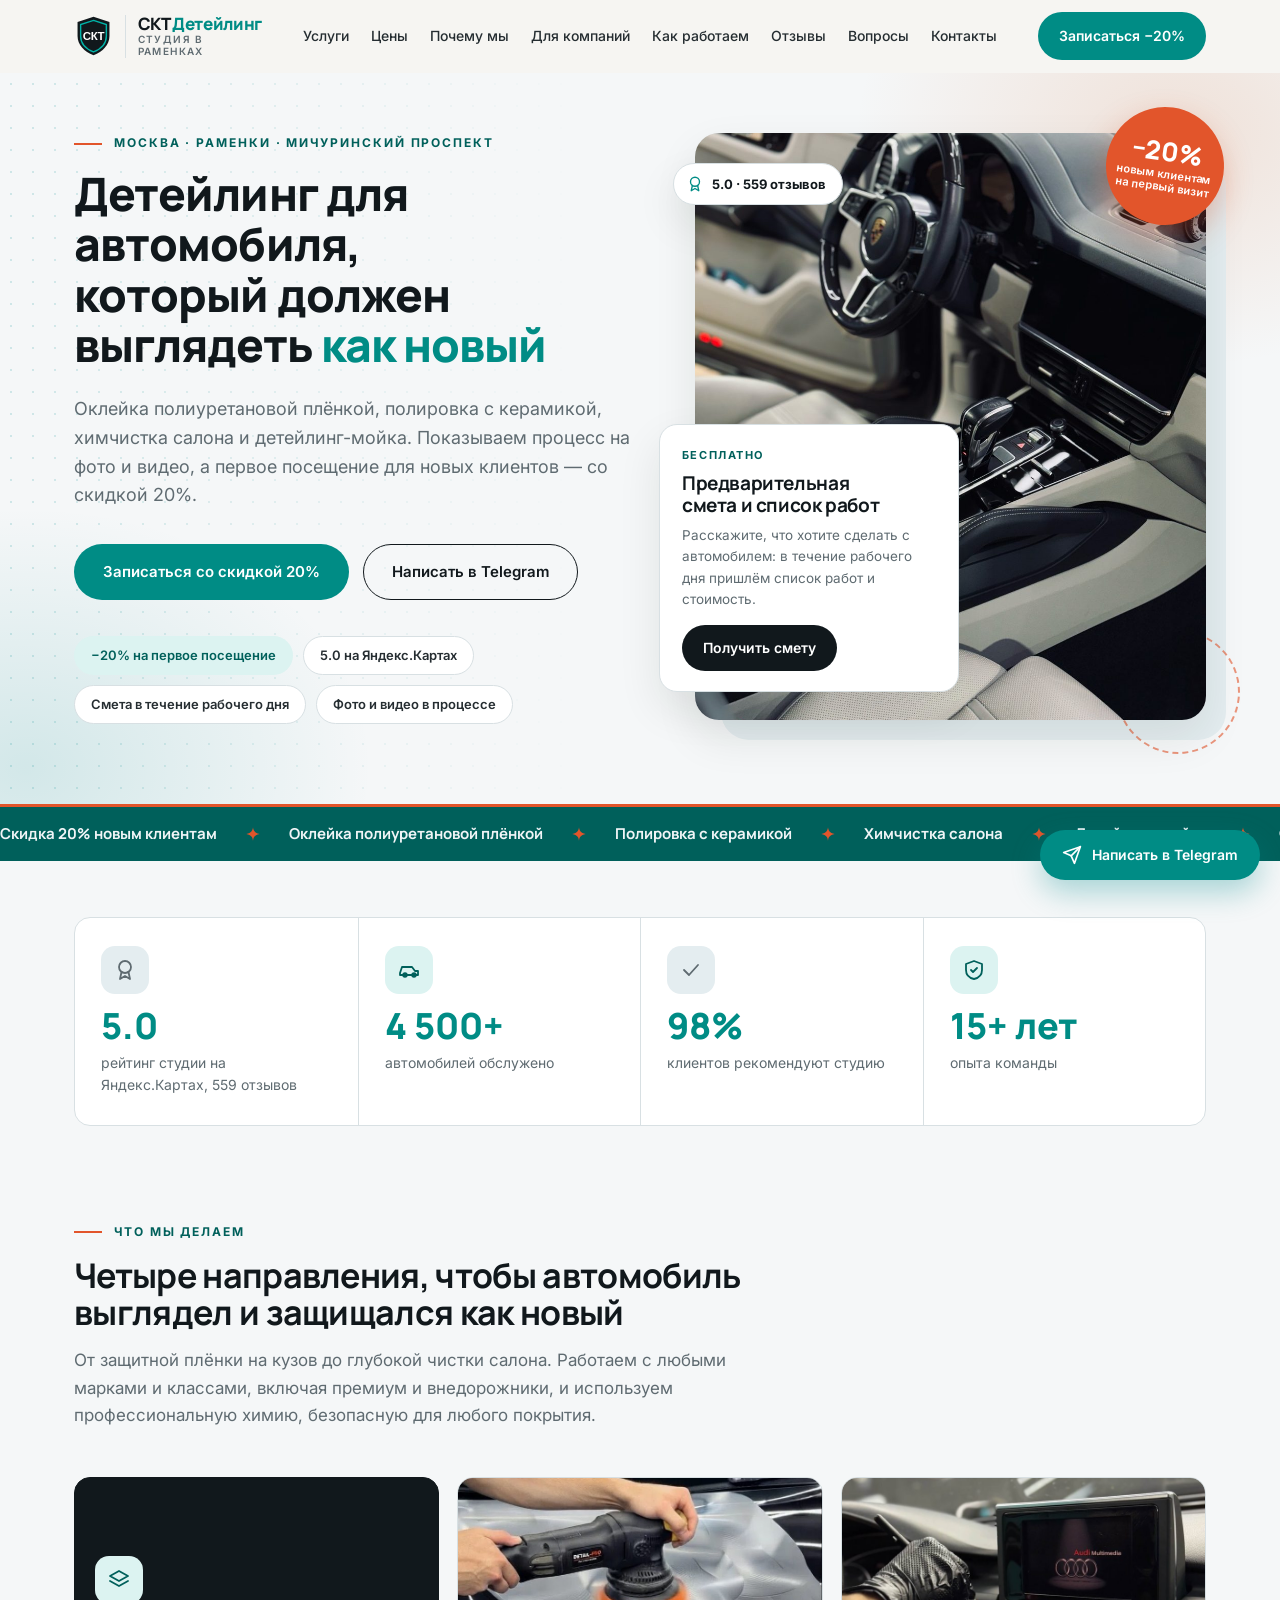
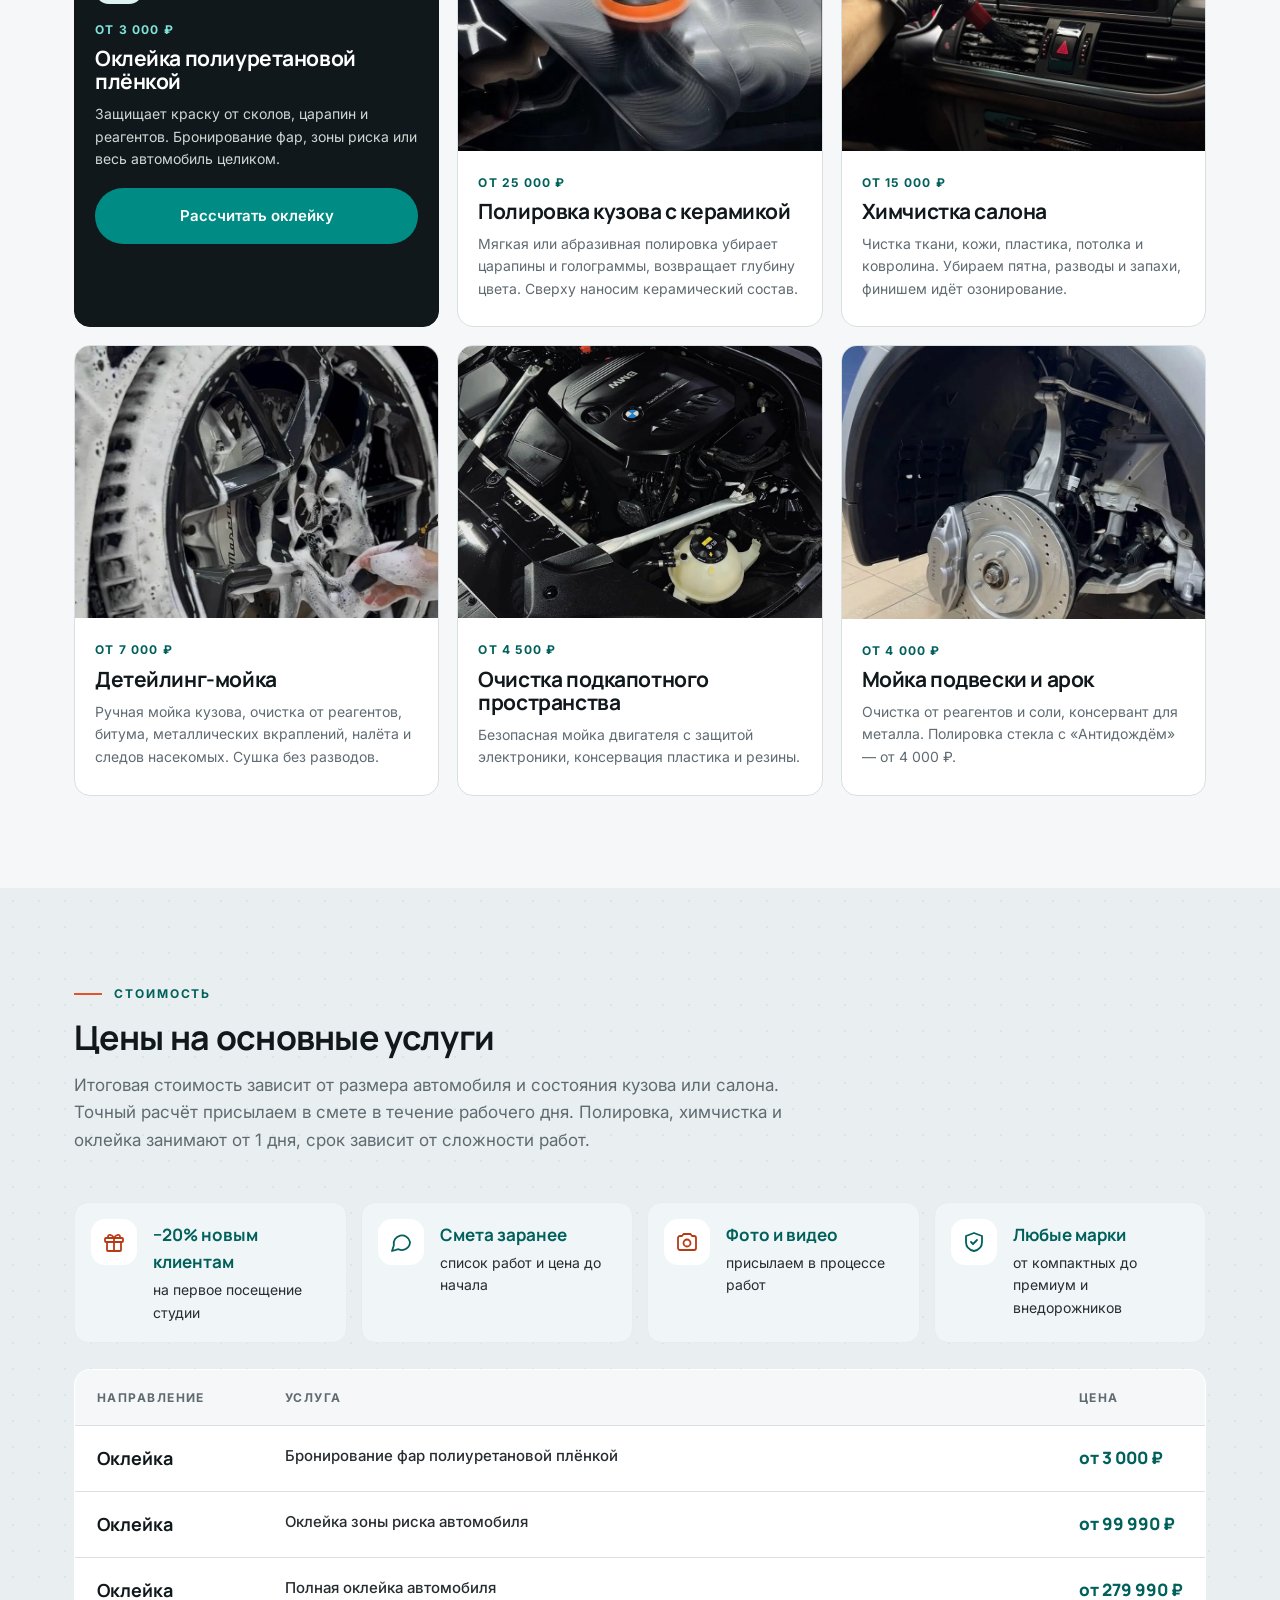
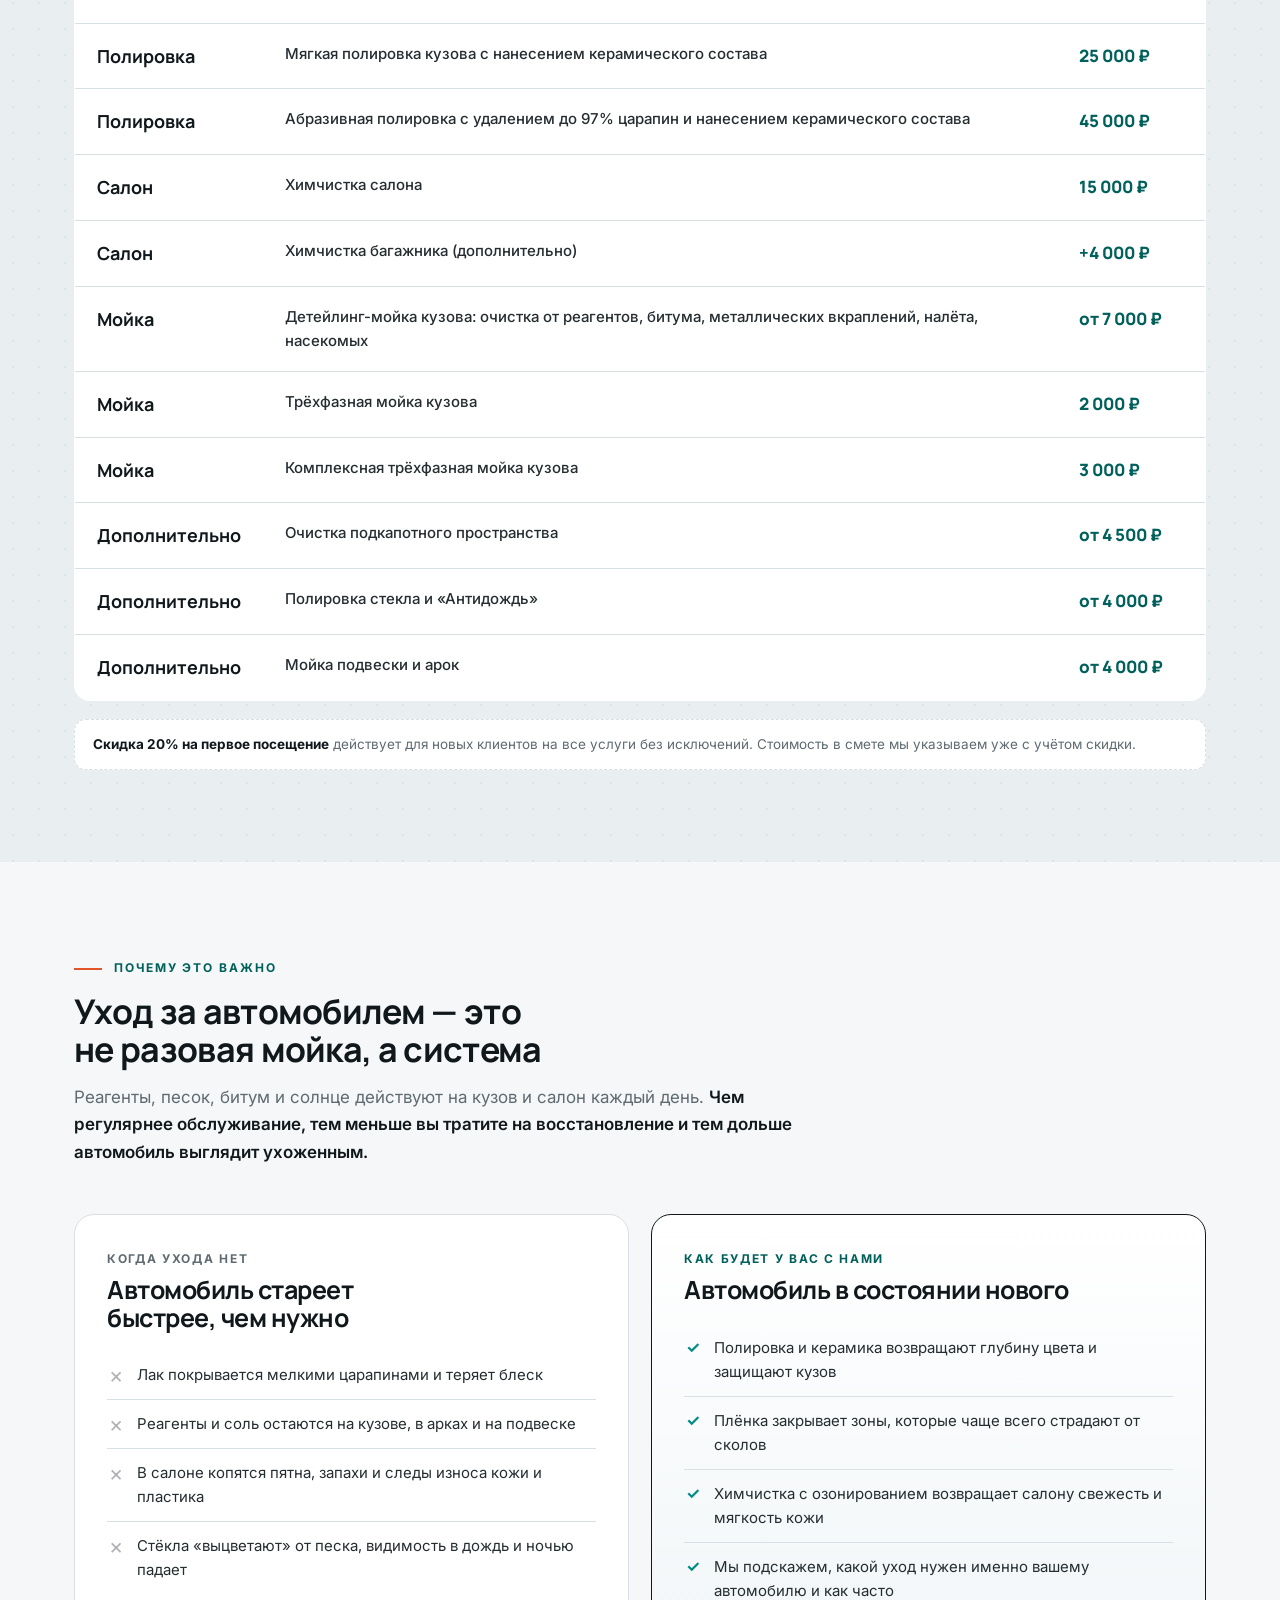
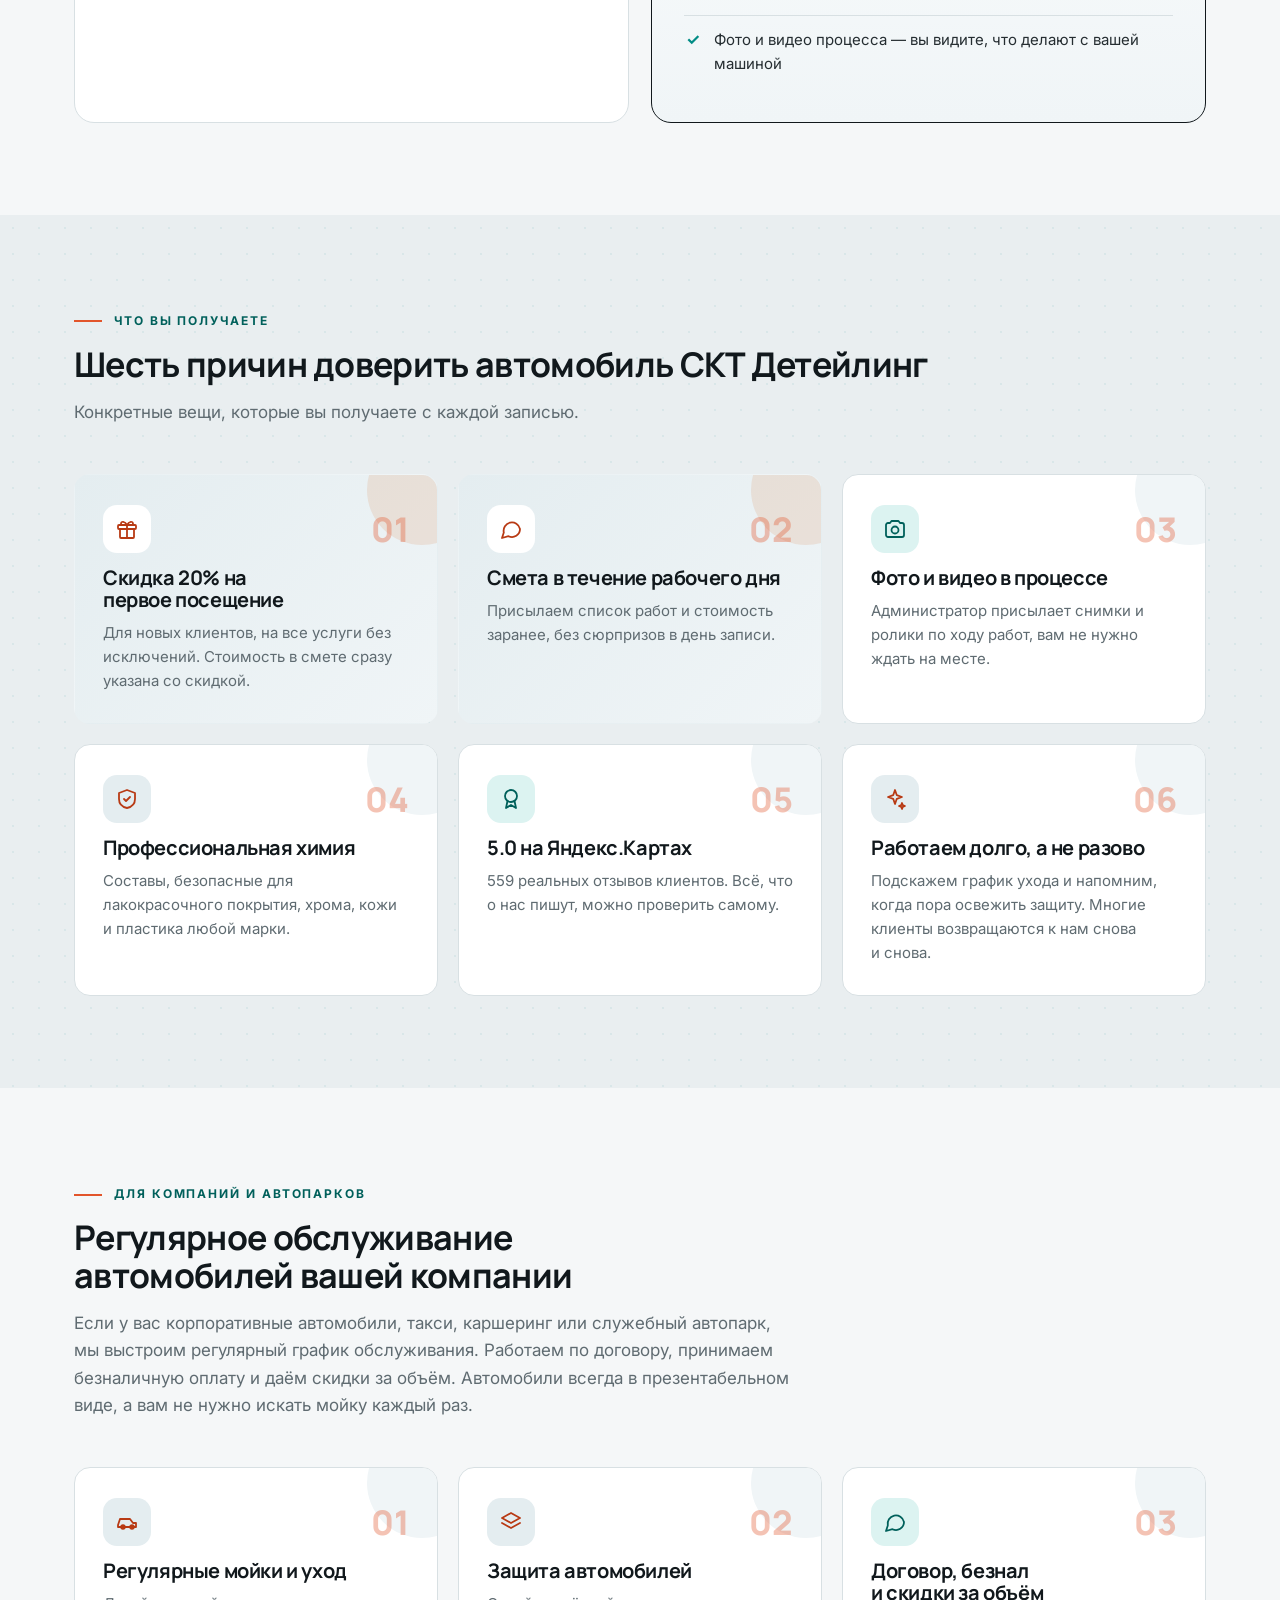
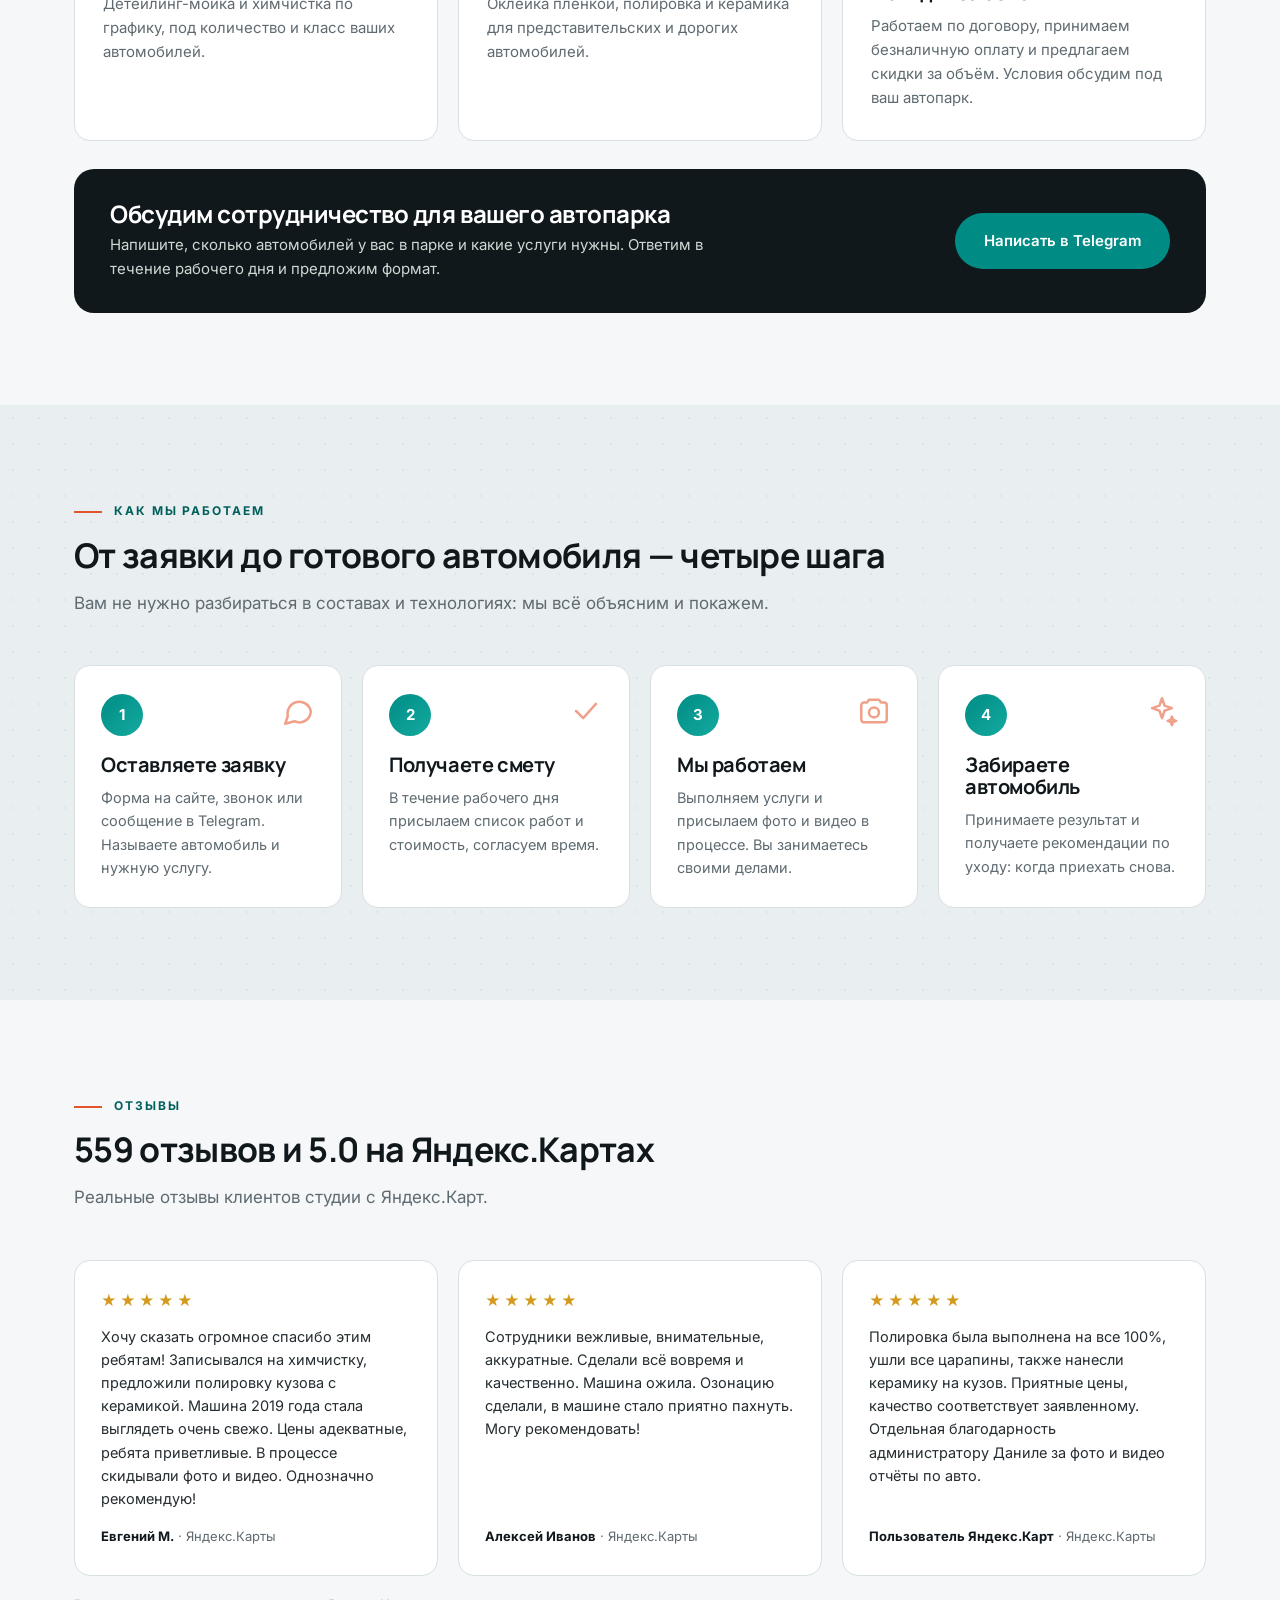
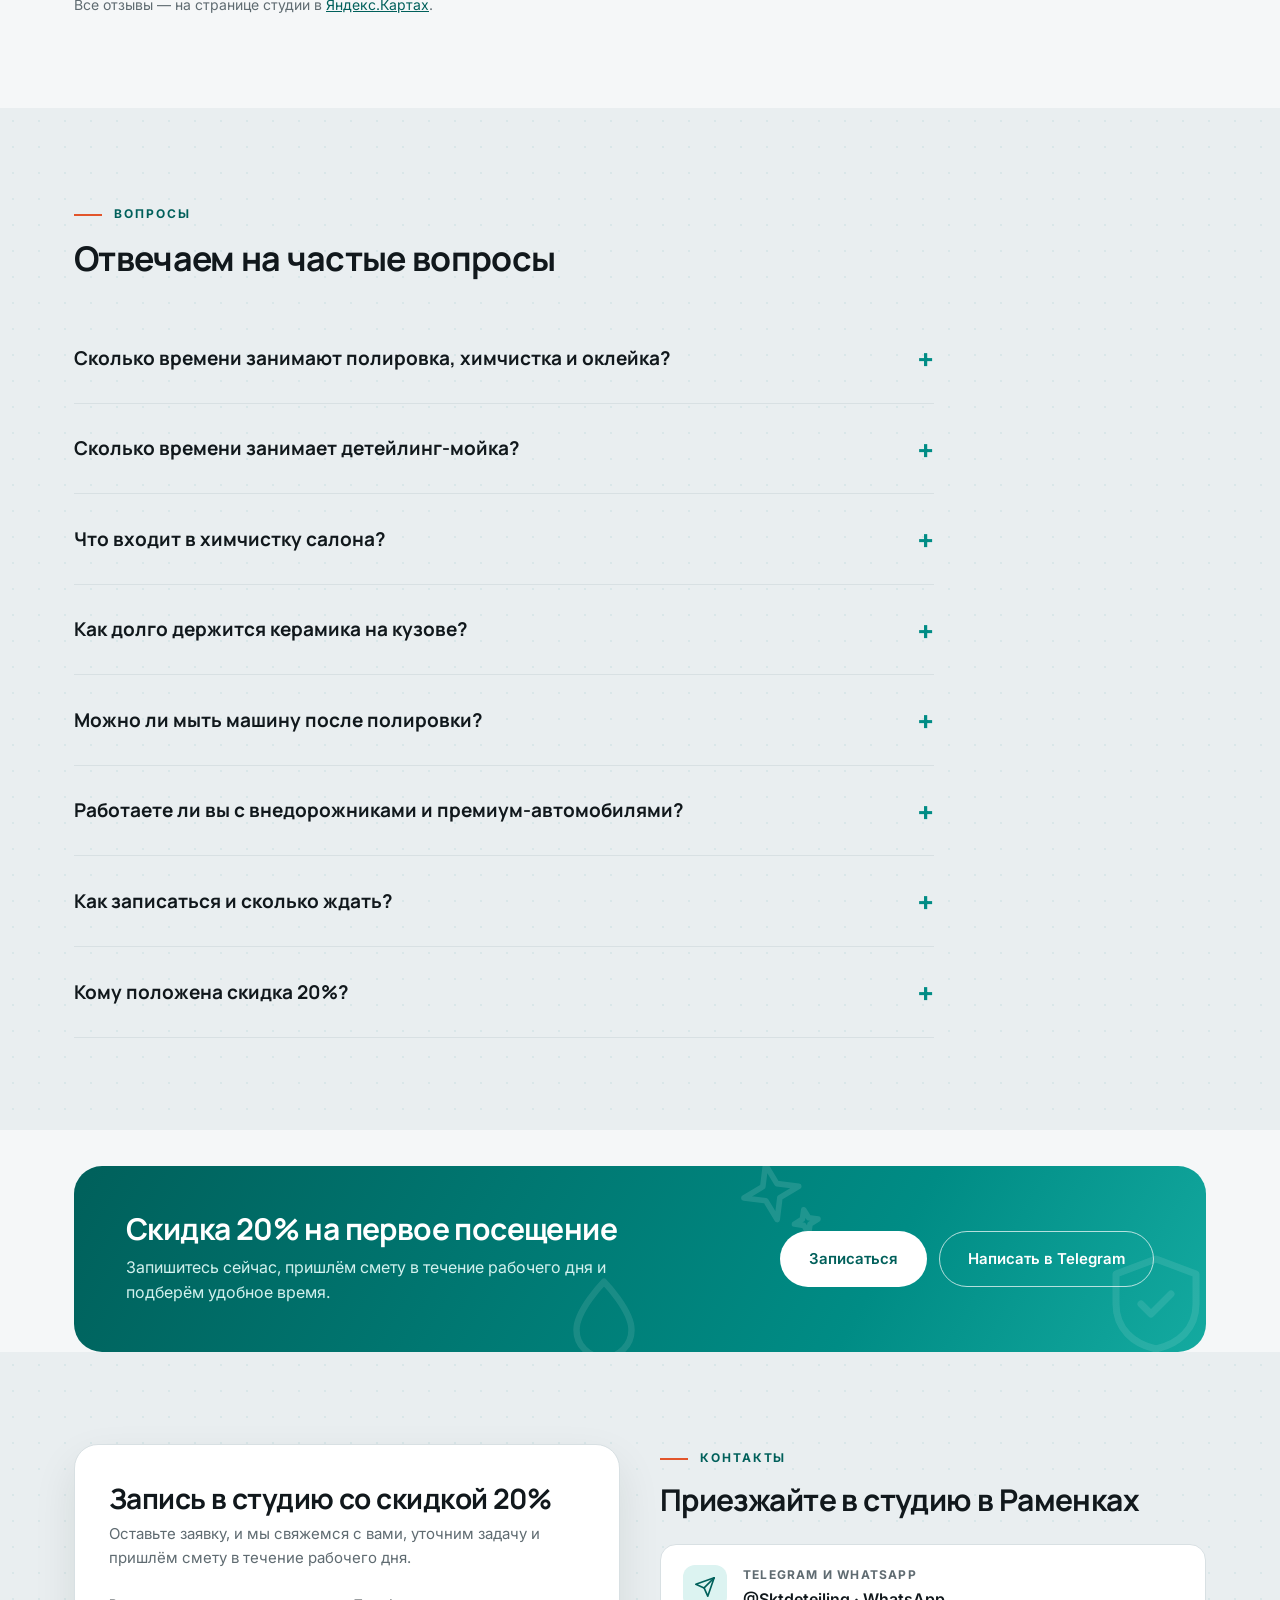
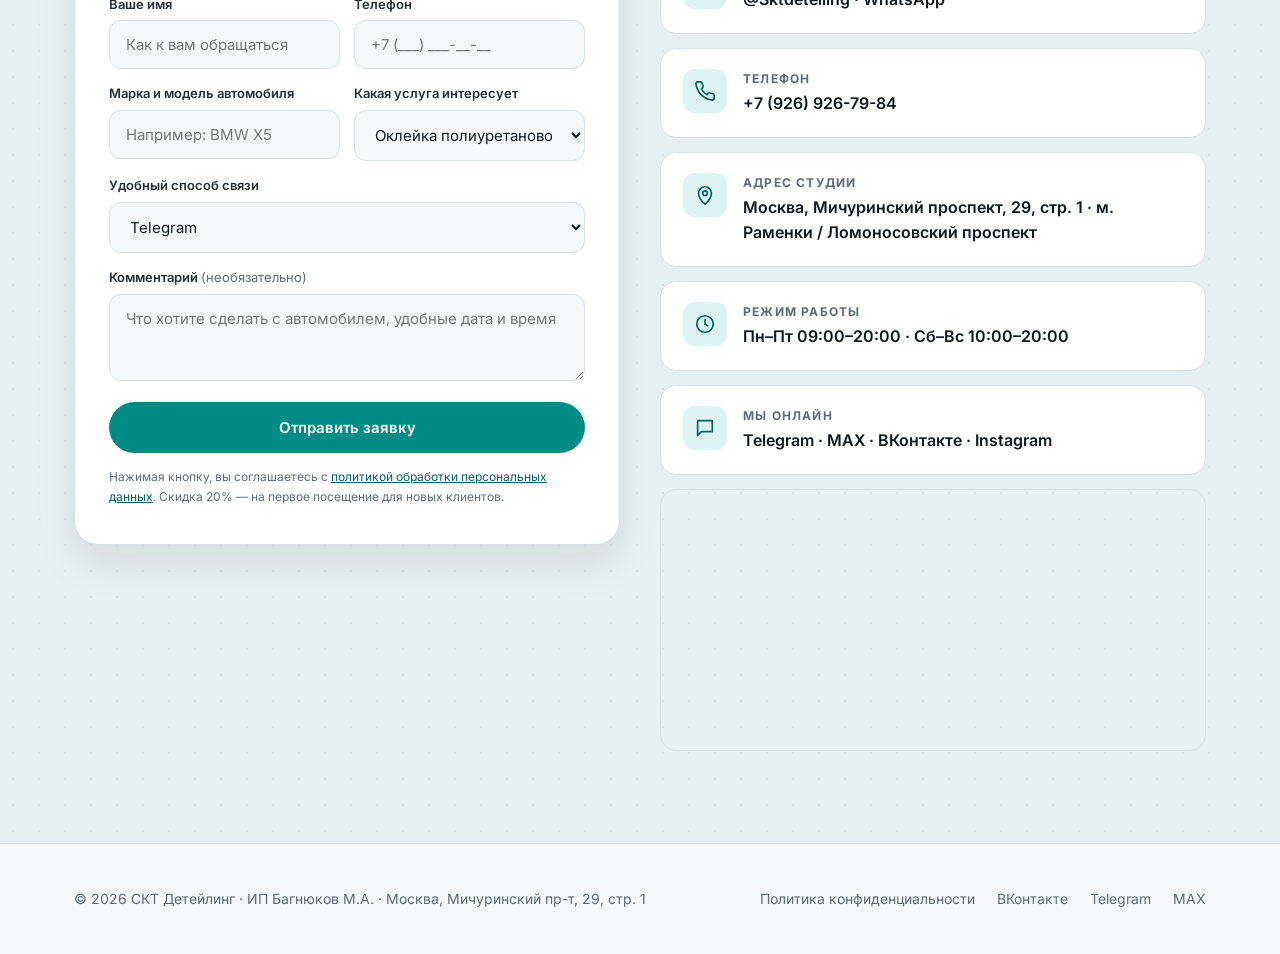
==== commit e2fa7ec6: "Правки клиента: скидка без исключений, B2B-условия, сроки от 1 дня" ====
--- a/index.html
+++ b/index.html
@@ -170,7 +170,7 @@
   <div class="container">
     <p class="section-tag">Стоимость</p>
     <h2 class="section-title">Цены на основные услуги</h2>
-    <p class="section-lead">Итоговая стоимость зависит от размера автомобиля и состояния кузова или салона. Точный расчёт присылаем в смете в течение рабочего дня.</p>
+    <p class="section-lead">Итоговая стоимость зависит от размера автомобиля и состояния кузова или салона. Точный расчёт присылаем в смете в течение рабочего дня. Полировка, химчистка и оклейка занимают от 1 дня, срок зависит от сложности работ.</p>
 
     <div class="included">
       <div><span class="ico"><svg class="ic"><use href="#i-gift"/></svg></span><b>−20% новым клиентам</b>на первое посещение студии</div>
@@ -199,7 +199,7 @@
         <tr><td>Дополнительно</td><td>Мойка подвески и арок</td><td>от 4 000 ₽</td></tr>
       </tbody>
     </table>
-    <p class="price-note"><b>Скидка 20% на первое посещение</b> действует для новых клиентов. Назовите её при записи или отметьте в заявке, и мы учтём её в смете.</p>
+    <p class="price-note"><b>Скидка 20% на первое посещение</b> действует для новых клиентов на все услуги без исключений. Стоимость в смете мы указываем уже с учётом скидки.</p>
   </div>
 </section>
 
@@ -245,7 +245,7 @@
       <div class="offer-card offer-card--gift">
         <div class="offer-card__top"><span class="ico"><svg class="ic"><use href="#i-gift"/></svg></span><div class="offer-card__num">01</div></div>
         <h3>Скидка 20% на первое посещение</h3>
-        <p>Для новых клиентов: познакомьтесь со студией и оцените результат с выгодой.</p>
+        <p>Для новых клиентов, на все услуги без исключений. Стоимость в смете сразу указана со скидкой.</p>
       </div>
       <div class="offer-card offer-card--gift">
         <div class="offer-card__top"><span class="ico"><svg class="ic"><use href="#i-chat"/></svg></span><div class="offer-card__num">02</div></div>
@@ -281,7 +281,7 @@
   <div class="container">
     <p class="section-tag">Для компаний и автопарков</p>
     <h2 class="section-title">Регулярное обслуживание автомобилей вашей компании</h2>
-    <p class="section-lead">Если у вас корпоративные автомобили, такси, каршеринг или служебный автопарк, мы выстроим регулярный график обслуживания. Автомобили всегда в презентабельном виде, а вам не нужно искать мойку каждый раз.</p>
+    <p class="section-lead">Если у вас корпоративные автомобили, такси, каршеринг или служебный автопарк, мы выстроим регулярный график обслуживания. Работаем по договору, принимаем безналичную оплату и даём скидки за объём. Автомобили всегда в презентабельном виде, а вам не нужно искать мойку каждый раз.</p>
     <div class="offer-grid">
       <div class="offer-card">
         <div class="offer-card__top"><span class="ico"><svg class="ic"><use href="#i-fleet"/></svg></span><div class="offer-card__num">01</div></div>
@@ -295,8 +295,8 @@
       </div>
       <div class="offer-card">
         <div class="offer-card__top"><span class="ico"><svg class="ic"><use href="#i-chat"/></svg></span><div class="offer-card__num">03</div></div>
-        <h3>Индивидуальные условия</h3>
-        <p>Обсудим объём и периодичность и предложим условия сотрудничества под вашу задачу.</p>
+        <h3>Договор, безнал и скидки за объём</h3>
+        <p>Работаем по договору, принимаем безналичную оплату и предлагаем скидки за объём. Условия обсудим под ваш автопарк.</p>
       </div>
     </div>
     <div class="furniture-row" style="margin-top:28px">
@@ -378,6 +378,10 @@
     <h2 class="section-title">Отвечаем на частые вопросы</h2>
     <div class="faq" style="margin-top:36px">
       <details class="faq__item">
+        <summary>Сколько времени занимают полировка, химчистка и оклейка?</summary>
+        <p>Каждая из этих услуг занимает от 1 дня, точный срок зависит от сложности работ и состояния автомобиля. Называем его в смете до начала работ.</p>
+      </details>
+      <details class="faq__item">
         <summary>Сколько времени занимает детейлинг-мойка?</summary>
         <p>От 40 минут до 2 часов, в зависимости от размера автомобиля и степени загрязнения. Седан — около 40 минут, кроссовер и внедорожник — 1–1,5 часа. Мы не торопимся, чтобы результат был идеальным.</p>
       </details>
@@ -403,7 +407,7 @@
       </details>
       <details class="faq__item">
         <summary>Кому положена скидка 20%?</summary>
-        <p>Скидка 20% действует на первое посещение для новых клиентов студии. Укажите это при записи, и мы учтём её в смете.</p>
+        <p>Скидка 20% действует на первое посещение для новых клиентов студии, на все услуги без исключений. Стоимость в смете указываем уже со скидкой.</p>
       </details>
     </div>
   </div>
--- a/blog/blog.css
+++ b/blog/blog.css
@@ -0,0 +1,94 @@
+/* Стили блога. Цвета берутся из палитры сайта: install.mjs прописывает --b-* в blog.config.json (theme). */
+:root { --b-bg: #fff; --b-surface: #fff; --b-ink: #18181b; --b-text: #2b2b30; --b-soft: #6b6b73; --b-line: #e5e5e5; --b-accent: #2563eb; --b-accent-soft: #eef3ff; --b-radius: 16px; }
+.blog { padding: 112px 0 72px; background: var(--b-bg); color: var(--b-text); }
+.blog > section, .blog > article { width: 100%; max-width: 1160px; margin: 0 auto; padding: 0 20px; }
+.b-crumbs { display: flex; gap: 8px; flex-wrap: wrap; font-size: 14px; color: var(--b-soft); margin-bottom: 22px; }
+.b-crumbs a { color: var(--b-soft); text-decoration: none; }
+.b-crumbs a:hover { color: var(--b-accent); }
+.b-meta { display: flex; flex-wrap: wrap; align-items: center; gap: 6px 14px; font-size: 14px; color: var(--b-soft); }
+.b-chip { display: inline-block; padding: 3px 12px; border-radius: 999px; background: var(--b-accent-soft); color: var(--b-accent); font-weight: 600; font-size: 13px; }
+.b-head h1 { font-family: var(--ff-head, inherit); color: var(--b-ink); font-size: clamp(28px, 4.4vw, 46px); line-height: 1.15; margin: 14px 0 16px; letter-spacing: -0.01em; }
+.b-lead { font-size: 19px; line-height: 1.55; color: var(--b-soft); max-width: 720px; }
+.b-author { margin-top: 14px; font-size: 14px; color: var(--b-soft); }
+
+/* Статья */
+.b-article { max-width: 780px !important; }
+.b-cover { margin: 28px 0 8px; border-radius: var(--b-radius); overflow: hidden; }
+.b-cover img { display: block; width: 100%; height: auto; }
+.b-toc { margin: 28px 0; padding: 20px 24px; border: 1px solid var(--b-line); border-radius: var(--b-radius); background: var(--b-surface); }
+.b-toc ol { list-style: none; margin: 10px 0 0; padding: 0; }
+.b-toc li + li { margin-top: 6px; }
+.b-toc a { color: var(--b-text); text-decoration: none; }
+.b-toc a:hover { color: var(--b-accent); }
+.b-content { font-size: 18px; line-height: 1.75; margin-top: 28px; }
+.b-content h2 { font-family: var(--ff-head, inherit); color: var(--b-ink); font-size: clamp(24px, 3vw, 31px); line-height: 1.25; margin: 2em 0 .6em; scroll-margin-top: 100px; }
+.b-content h3 { font-family: var(--ff-head, inherit); color: var(--b-ink); font-size: 22px; margin: 1.6em 0 .5em; scroll-margin-top: 100px; }
+.b-content p { margin: 0 0 1.1em; }
+.b-content ul, .b-content ol { margin: 0 0 1.2em; padding-left: 1.4em; }
+.b-content ul { list-style: disc; }
+.b-content ol { list-style: decimal; }
+.b-content li + li { margin-top: 8px; }
+.b-content li::marker { color: var(--b-accent); }
+.b-content a { color: var(--b-accent); text-decoration: underline; text-underline-offset: 3px; }
+.b-content img { max-width: 100%; height: auto; border-radius: 12px; margin: 8px 0; }
+.b-content hr { border: 0; border-top: 1px solid var(--b-line); margin: 2em 0; }
+.b-content blockquote { margin: 1.4em 0; padding: 16px 22px; border-left: 4px solid var(--b-accent); background: var(--b-accent-soft); border-radius: 0 12px 12px 0; }
+.b-content blockquote p:last-child { margin-bottom: 0; }
+.b-content code { background: var(--b-accent-soft); padding: 2px 6px; border-radius: 6px; font-size: .92em; }
+.b-content pre { overflow-x: auto; padding: 16px; border-radius: 12px; background: var(--b-accent-soft); margin: 0 0 1.2em; }
+.b-table { overflow-x: auto; margin: 1.4em 0; border: 1px solid var(--b-line); border-radius: 12px; }
+.b-table table { width: 100%; border-collapse: collapse; font-size: 16px; line-height: 1.5; }
+.b-table th, .b-table td { padding: 12px 16px; text-align: left; border-bottom: 1px solid var(--b-line); vertical-align: top; }
+.b-table th { background: var(--b-accent-soft); color: var(--b-ink); font-weight: 600; white-space: nowrap; }
+.b-table tr:last-child td { border-bottom: 0; }
+
+.b-faq { margin-top: 44px; }
+.b-faq h2 { font-family: var(--ff-head, inherit); color: var(--b-ink); font-size: 28px; margin-bottom: 16px; }
+.b-faq details { border: 1px solid var(--b-line); border-radius: 12px; background: var(--b-surface); margin-bottom: 10px; padding: 0 20px; }
+.b-faq summary { cursor: pointer; padding: 16px 0; font-weight: 600; color: var(--b-ink); list-style: none; display: flex; justify-content: space-between; gap: 16px; }
+.b-faq summary::-webkit-details-marker { display: none; }
+.b-faq summary::after { content: '+'; color: var(--b-accent); font-size: 22px; line-height: 1; }
+.b-faq details[open] summary::after { content: '−'; }
+.b-faq details p { padding: 0 0 18px; color: var(--b-text); line-height: 1.65; }
+.b-disclaimer { margin-top: 32px; font-size: 14px; line-height: 1.55; color: var(--b-soft); padding-top: 16px; border-top: 1px solid var(--b-line); }
+.b-cta { margin-top: 40px; padding: 32px; border-radius: var(--b-radius); background: var(--b-accent-soft); border: 1px solid var(--b-line); text-align: left; }
+.b-cta h2 { font-family: var(--ff-head, inherit); color: var(--b-ink); font-size: 26px; margin-bottom: 8px; }
+.b-cta p { margin-bottom: 18px; color: var(--b-text); max-width: 560px; }
+.b-cta__btn { display: inline-flex; }
+.b-preview { margin: 0 0 22px; padding: 12px 16px; border-radius: 12px; background: #fff4d6; color: #6b4e00; font-size: 14px; border: 1px solid #f0d98a; }
+
+/* Карточки */
+.b-grid { display: grid; grid-template-columns: repeat(3, 1fr); gap: 24px; margin-top: 32px; }
+.b-card { display: flex; flex-direction: column; background: var(--b-surface); border: 1px solid var(--b-line); border-radius: var(--b-radius); overflow: hidden; transition: transform .2s, box-shadow .2s; }
+.b-card:hover { transform: translateY(-3px); box-shadow: 0 16px 36px rgba(20, 20, 30, .09); }
+.b-card__img { display: block; aspect-ratio: 16 / 10; overflow: hidden; background: var(--b-accent-soft); }
+.b-card__img img { width: 100%; height: 100%; object-fit: cover; display: block; }
+.b-card__body { display: flex; flex-direction: column; gap: 10px; padding: 22px; flex: 1; }
+.b-card h3 { font-family: var(--ff-head, inherit); font-size: 20px; line-height: 1.3; margin: 0; }
+.b-card h3 a { color: var(--b-ink); text-decoration: none; }
+.b-card h3 a:hover { color: var(--b-accent); }
+.b-card p { color: var(--b-soft); font-size: 15px; line-height: 1.55; margin: 0; }
+.b-more { margin-top: auto; padding-top: 6px; color: var(--b-accent); font-weight: 600; text-decoration: none; }
+.b-more::after { content: ' →'; }
+.b-related { margin-top: 72px !important; }
+.b-related h2, .b-home h2 { font-family: var(--ff-head, inherit); color: var(--b-ink); font-size: clamp(26px, 3.4vw, 36px); }
+.b-empty { margin-top: 32px; color: var(--b-soft); }
+
+/* Блок на главной */
+.b-home { padding: 88px 0; background: var(--b-bg); }
+.b-home .container { max-width: 1160px; margin: 0 auto; padding: 0 20px; }
+.b-home__head { display: flex; justify-content: space-between; align-items: flex-end; gap: 16px; flex-wrap: wrap; }
+.b-home .b-more { margin-top: 0; }
+
+@media (max-width: 960px) { .b-grid { grid-template-columns: repeat(2, 1fr); } }
+@media (max-width: 640px) {
+  .blog { padding: 92px 0 48px; }
+  .b-grid { grid-template-columns: 1fr; gap: 18px; }
+  .b-content { font-size: 17px; }
+  .b-lead { font-size: 17px; }
+  .b-cta { padding: 24px 20px; }
+  .b-home { padding: 56px 0; }
+}
+
+/* тема сайта */
+:root{--b-accent:var(--clr-accent);--b-accent-soft:var(--clr-accent-soft);--b-bg:var(--clr-bg);--b-surface:var(--clr-surface);--b-ink:var(--clr-ink);--b-text:var(--clr-text);--b-soft:var(--clr-text-soft);--b-line:var(--clr-line)}
